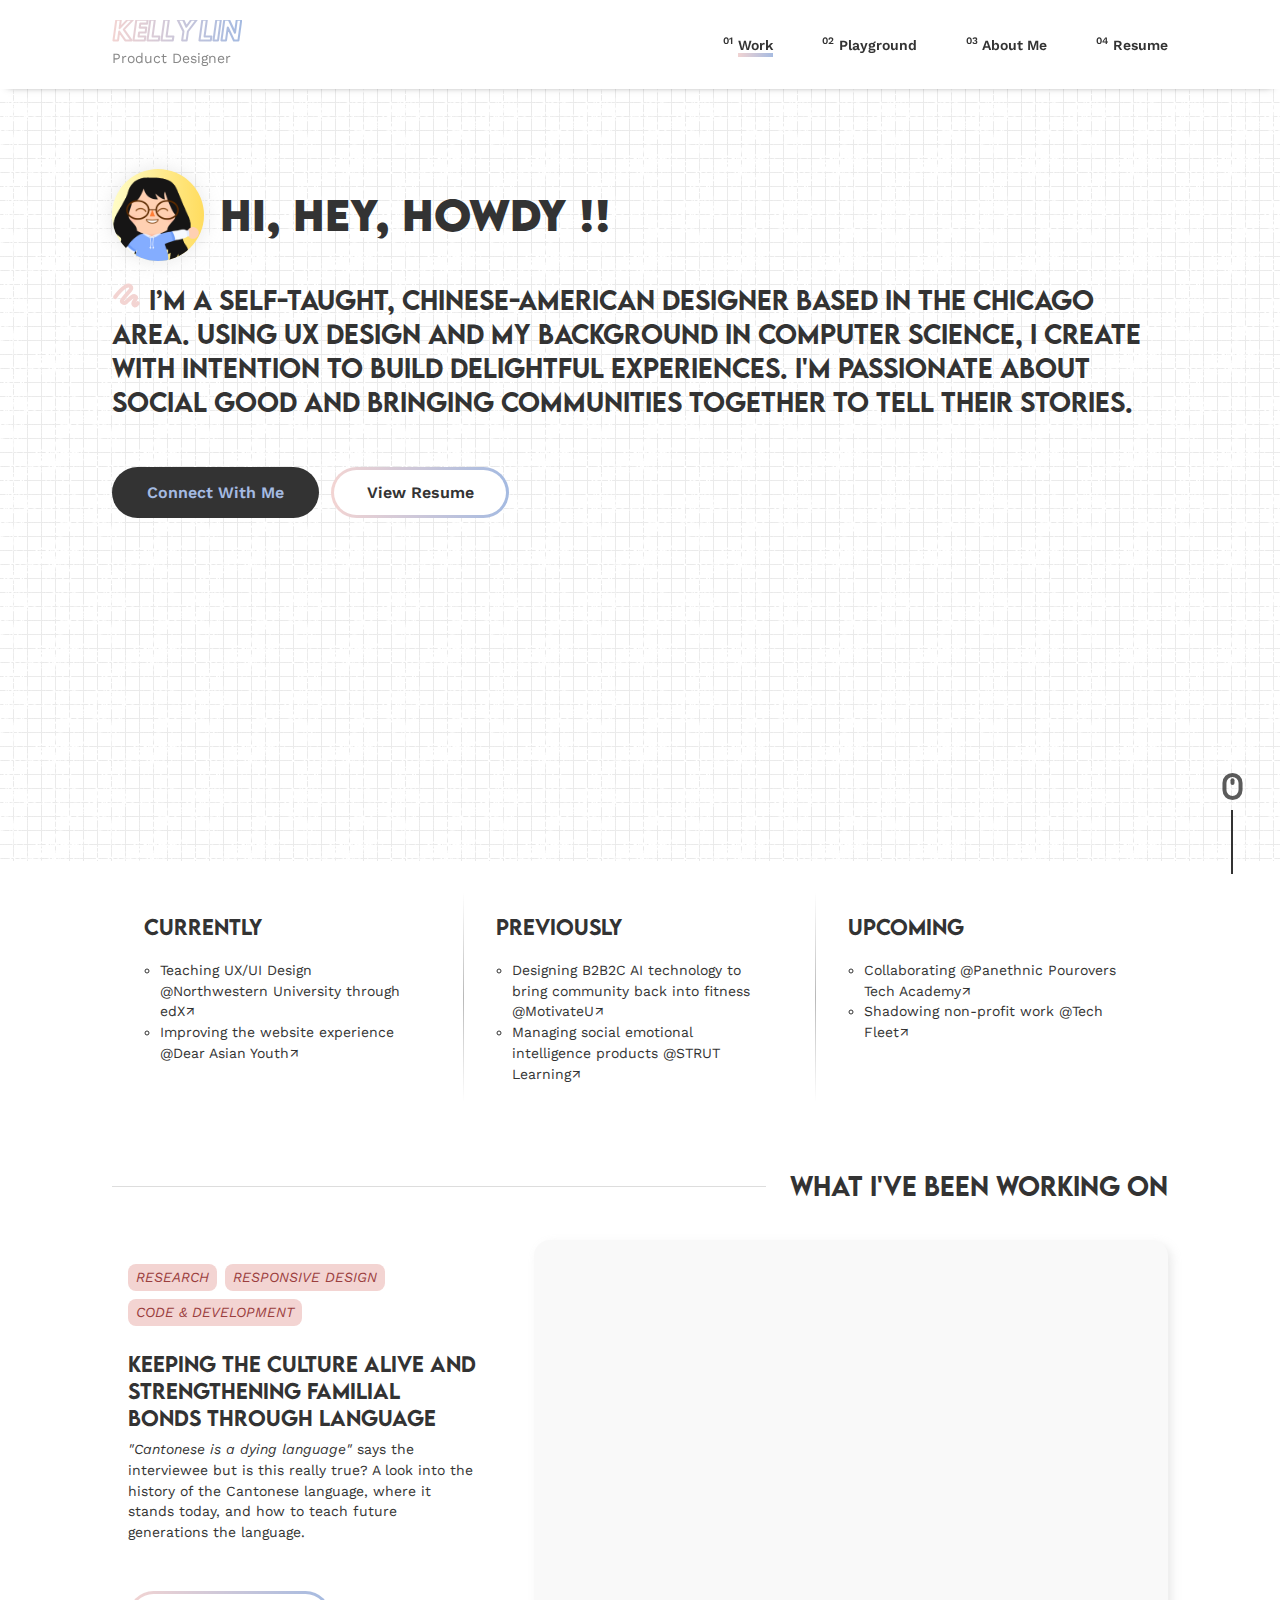
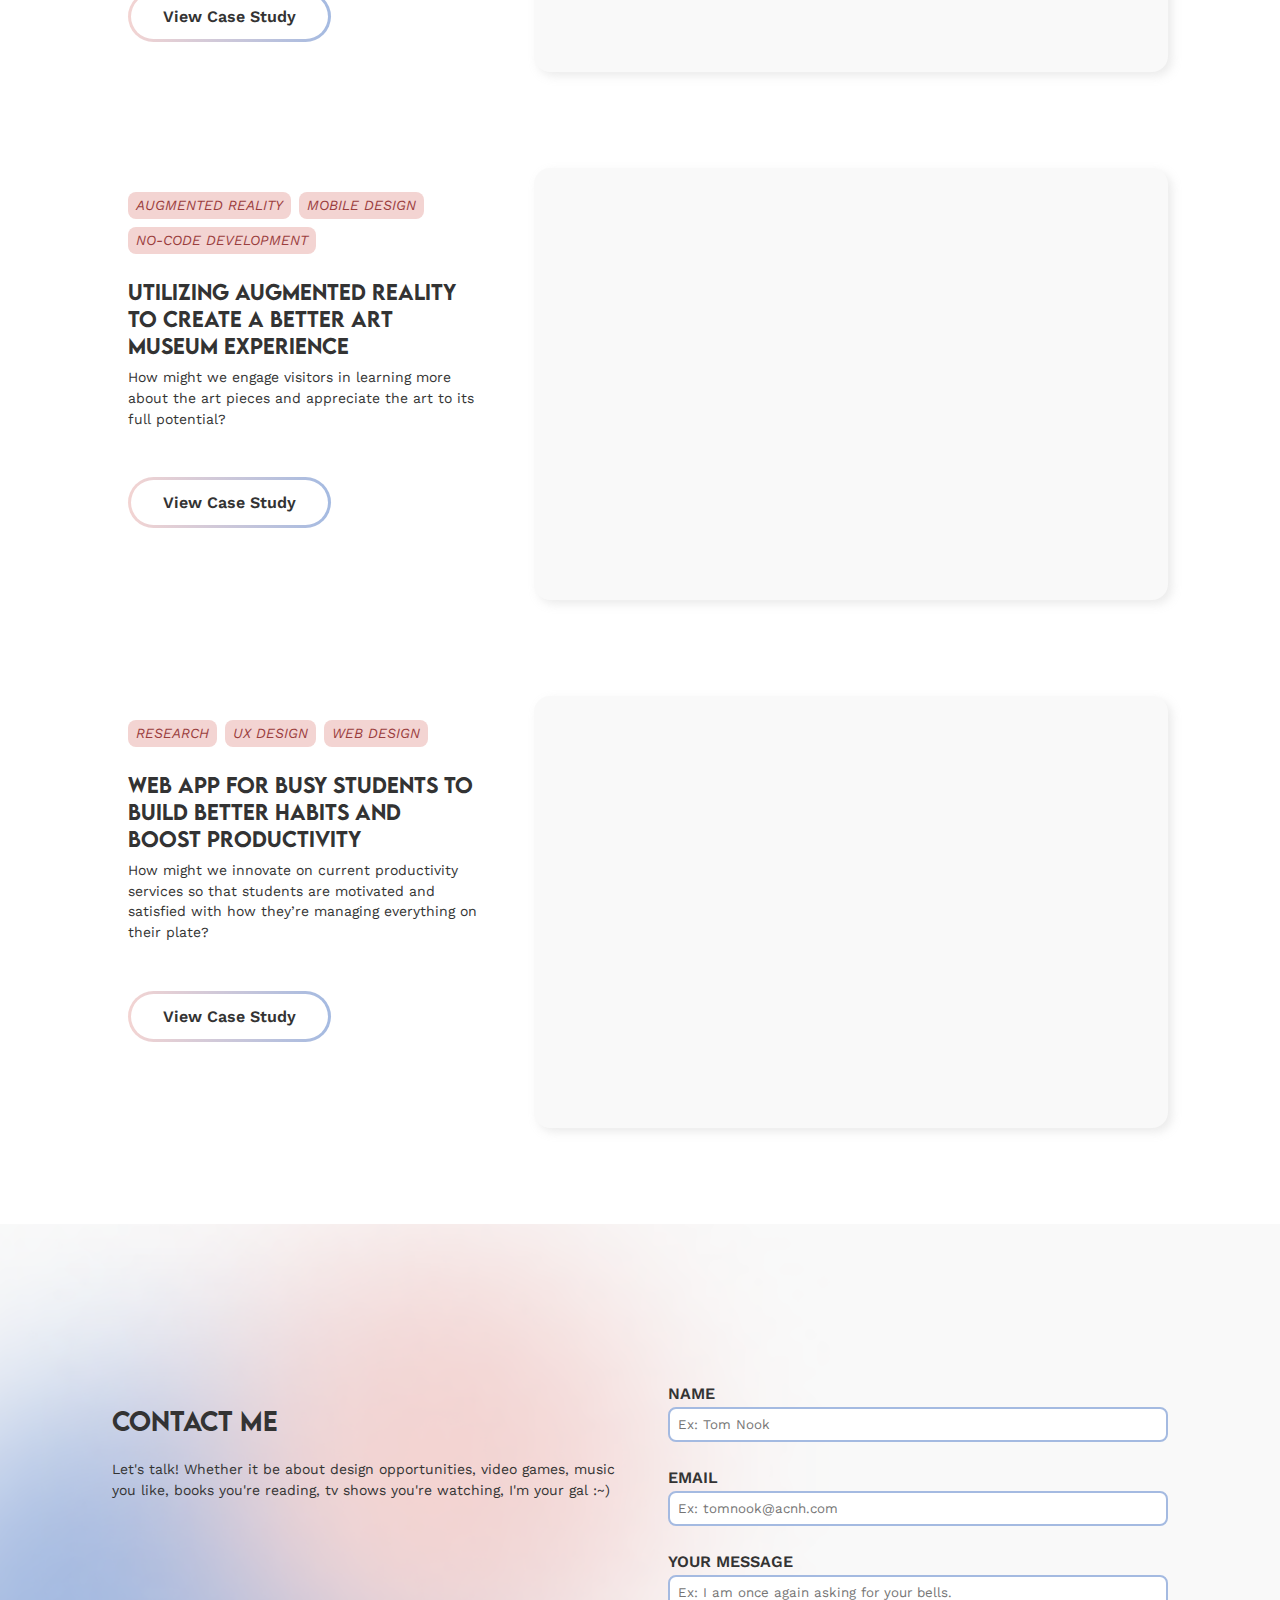
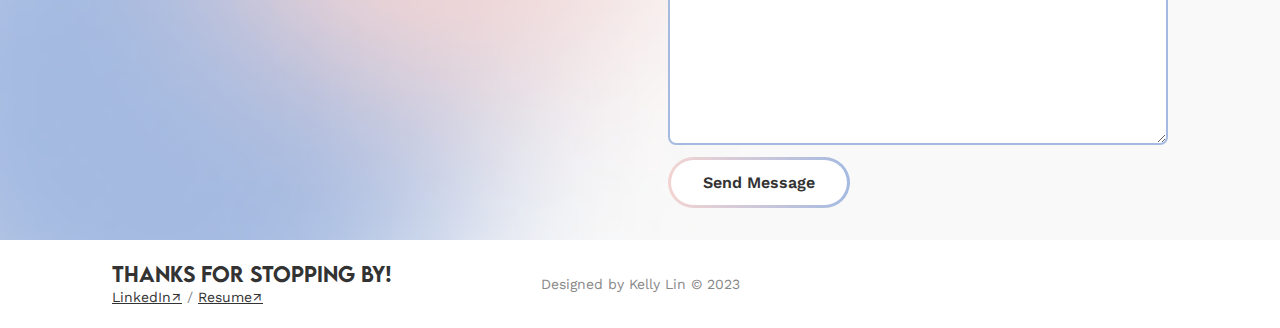
==== index.html @ 7070fc41 "added media query set up" ====
<!DOCTYPE html>
<html>

<head>
    <!-- jQuery -->
    <script src="https://code.jquery.com/jquery-3.6.3.js"
        integrity="sha256-nQLuAZGRRcILA+6dMBOvcRh5Pe310sBpanc6+QBmyVM=" crossorigin="anonymous"></script>

    <!-- Google Fonts - Work Sans -->
    <link rel="preconnect" href="https://fonts.googleapis.com">
    <link rel="preconnect" href="https://fonts.gstatic.com" crossorigin>
    <link href="https://fonts.googleapis.com/css2?family=Work+Sans:ital,wght@0,400;0,600;1,400;1,600&display=swap"
        rel="stylesheet">

    <!-- My CSS -->
    <link rel="stylesheet" href="css/style.css">
    <title>Work | Kelly Lin Design Portfolio</title>
    <meta name="viewport" content="width=device-width, initial-scale=1.0">
</head>

<body>
    <!-- back to top button -->
    <button onclick="backToTop()" id="backToTop"><img src="images/Subtract.png"></button>

    <!-- header navigation -->
    <header class="flexNav">
        <div class="logohead">
            <a href="index.html">
                <p id="logo">KELLY LIN</p>
            </a>
            <p class="gray">Product Designer</p>
        </div>
        <nav>
            <div>
                <a href="index.html" class="navlink"><sup class="navlinkvalue">01</sup><span
                        class="underline active">Work</span></a>
                <a href="playground.html" class="navlink"><sup class="navlinkvalue">02</sup><span
                        class="underline">Playground</span></a>
                <a href="aboutme.html" class="navlink"><sup class="navlinkvalue">03</sup><span class="underline">About
                        Me</span></a>
                <a href="resume.html" class="navlink"><sup class="navlinkvalue">04</sup><span
                        class="underline">Resume</span></a>
            </div>
        </nav>
        <!-- MOBILE NAVIGATION -->
        <img class="menuIcon" src="images/add-1.svg">
        <div class="hamburgerMenu">
            <div class="mobileFlex">
                <a href="index.html" class="navlink"><sup class="navlinkvalue">01</sup><span class="active">Work</span></a>
                <a href="playground.html" class="navlink"><sup class="navlinkvalue">02</sup><span>Playground</span></a>
                <a href="aboutme.html" class="navlink"><sup class="navlinkvalue">03</sup><span>About
                        Me</span></a>
                <a href="resume.html" class="navlink"><sup class="navlinkvalue">04</sup><span>Resume</span></a>
            </div>
        </div>

    </header>

    <!-- hero section -->
    <section class="hero">
        <div class="herocontent">
            <div class="intro">
                <div class="introGif">
                    <img src="images/introGif.gif">
                </div>
                <h1>Hi, Hey, Howdy !!</h1>
                <!-- <span><img src="images/arrow-cursor-2.svg" alt="arrow pointing northeast" class="introArrow"></span> -->
            </div>
            <h2><span><img class="squiggle" src="images/pen-draw.svg"></span>I’m
                a self-taught, Chinese-American designer based in the Chicago area. Using UX design and my background in
                computer science, I create
                with intention to build delightful experiences. I'm passionate about social good and bringing
                communities together to tell their stories.</h2>
            <!-- <a class="primary lg" href="https://www.linkedin.com/in/klin18/" target="_blank">Connect With Me</a> -->
            <button class="primary">
                <a class="lg" href="https://www.linkedin.com/in/klin18/" target="_blank">Connect With Me</a>
            </button>
            <!-- <a class="secondary lg" href="#" target="_blank">View Resume</a> -->
            <button class="secondary">
                <a href="#" class="lg">View Resume</a>
            </button>
        </div>

        <div id="explore">
            <img src="images/mouse-wireless.svg">
            <span class="hscroll-line"></span>
        </div>
    </section>

    <section class="miniWork">
        <div class="info rightBorder">
            <h3>Currently</h3>
            <ul>
                <li>Teaching UX/UI Design <a
                        href="https://www.edx.org/boot-camps/ux-ui-user-experience/northwestern-university-school-of-professional-studies-ux-ui-boot-camp?webview=false&campaign=UX%2FUI+Boot+Camp&source=edx&product_category=course&placement_url=https%3A%2F%2Fwww.edx.org%2Fschool%2Fnorthwestern"
                        target="_blank">@Northwestern University through edX↗</a></li>
                <li>Improving the website experience <a href="https://dearasianyouth.org/" target="_blank">@Dear Asian
                        Youth↗</a></li>
            </ul>
        </div>
        <div class="info rightBorder">
            <h3>Previously</h3>
            <ul>
                <li>Designing B2B2C AI technology to bring community back into fitness <a
                        href="https://www.motivateu.net/individuals.html" target="_blank">@MotivateU↗</a></li>
                <li>Managing social emotional intelligence products <a href="https://learn2strut.com/eq360/"
                        target="_blank">@STRUT Learning↗</a></li>
            </ul>
        </div>
        <div class="info">
            <h3>Upcoming</h3>
            <ul>
                <li>Collaborating <a href="https://panethnicpourovers.org/tech-academy-program/"
                        target="_blank">@Panethnic Pourovers Tech Academy↗</a></li>
                <li>Shadowing non-profit work <a href="https://techfleet.org/" target="_blank">@Tech Fleet↗</a></li>
            </ul>
        </div>
    </section>

    <!-- projects -->
    <main>
        <div class="flexHead">
            <div class="line"></div>
            <h2>What I've been working on</h2>
        </div>
        <section class="flexWork">
            <article class="workGrid">
                <div class="workContent">
                    <div class="tags">
                        <p class="pill">Research</p>
                        <p class="pill">Responsive Design</p>
                        <p class="pill">Code & Development</p>
                    </div>
                    <h3 class="pHead">Keeping the culture alive and strengthening familial bonds through language
                    </h3>
                    <p class="desc"><em>"Cantonese is a dying language"</em> says the interviewee but is this really
                        true? A look into the history of the Cantonese language, where it stands today, and how to teach
                        future generations the language.</p>
                    <button class="secondary">
                        <a href="#" class="lg">View Case Study</a>
                    </button>
                </div>
                <div class="workImage">
                </div>
            </article>
            <article class="workGrid">
                <div class="workContent">
                    <div class="tags">
                        <p class="pill">Augmented Reality</p>
                        <p class="pill">Mobile Design</p>
                        <p class="pill">No-code Development</p>
                    </div>
                    <h3 class="pHead">Utilizing Augmented reality to create a better art museum experience</h3>
                    <p class="desc">How might we engage visitors in learning more about the art pieces and appreciate
                        the art to its full potential?</p>
                    <button class="secondary">
                        <a href="#" class="lg">View Case Study</a>
                    </button>
                </div>
                <div class="workImage">
                </div>
            </article>
            <article class="workGrid">
                <div class="workContent">
                    <div class="tags">
                        <p class="pill">Research</p>
                        <p class="pill">UX Design
                        <p class="pill">Web Design</p>
                    </div>
                    <h3 class="pHead">Web app for busy students to BuilD Better Habits and Boost Productivity</h3>
                    <p class="desc">How might we innovate on current productivity services so that students are
                        motivated and satisfied with how they’re managing everything on their plate?

                    </p>
                    <button class="secondary">
                        <a href="#" class="lg">View Case Study</a>
                    </button>
                </div>
                <div class="workImage">
                </div>
            </article>
        </section>
    </main>

    <!-- contact -->
    <section class="contact">
        <div class="contactText">
            <div>
                <h2>Contact Me</h2>
                <p>Let's talk! Whether it be about design opportunities, video games, music you like, books you're
                    reading,
                    tv shows you're watching, I'm your gal :~)</p>
            </div>
        </div>
        <form class="contactForm" id="messageForm">
            <label class="lg" for="name">NAME</label><br>
            <input type="text" id="name" name="name" placeholder="Ex: Tom Nook"><br><br>
            <label class="lg" for="email">EMAIL</label><br>
            <input type="email" id="email" name="email" placeholder="Ex: tomnook@acnh.com" required><br><br>
            <label class="lg" for="message">YOUR MESSAGE</label><br>
            <textarea name="message" id="message" cols="60" rows="10"
                placeholder="Ex: I am once again asking for your bells."></textarea>
            <button type="submit" form="messageForm" value="Submit" class="secondary lg">Send Message</button>
        </form>
    </section>

    <!-- footer section -->
    <footer class="flexFooter">
        <div class="flexFootItem">
            <h3>Thanks for stopping by!</h3>
            <p><a href="https://www.linkedin.com/in/klin18/" target="_blank">LinkedIn↗</a><span class="gray"> /
                </span><a href="resume.html">Resume↗</a></p>
        </div>
        <p id="centerFooter" class="gray">Designed by Kelly Lin © 2023</p>
    </footer>
    <script src="js/index.js"></script>
</body>

</html>
---- css/style.css ----
/* --- DEFAULTS & MULTI-PAGE COMPONENTS --- */
html {
    scroll-behavior: smooth;
}

body {
    margin: 0 auto;
}

main {
    margin: 0 7rem;
}

/* BUTTONS & LINKS */
a {
    text-decoration: none;
    color: #333;
}

.primary {
    background-color: #333;
    border: none;
    padding: 1rem 2.2rem;
    border-radius: 2rem;
    cursor: pointer;
    transition: background-color 200ms linear;
    margin-right: 0.5rem;
}

.primary a {
    color: #A4BAE1;
}

.primary:hover {
    background-color: white;
    border: #F3D4D2 solid 0.22rem;
    padding: 0.78rem 1.98rem;
}

.primary:hover a {
    color: #333;
}

/* https://medium.com/@christianjbolus/how-to-make-a-button-with-a-gradient-border-and-gradient-text-in-html-css-7d495656169 */
.secondary {
    /* border-radius: 2rem;
    background-color: white;
    border: 0.2rem solid #A4BAE1;
    padding: 0.8rem 2.2rem;
    cursor: pointer;
    margin: 0.25rem;
    transition: all 200ms; */

    padding: 1rem 2.2rem;
    border: none;
    outline: none;
    position: relative;
    border-radius: 2rem;
    background: linear-gradient(to right, #F3D4D2, #A4BAE1);
    cursor: pointer;
    z-index: 1;
}

.secondary::before {
    content: "";
    position: absolute;
    left: 3px;
    right: 3px;
    top: 3px;
    bottom: 3px;
    background-color: white;
    border-radius: 29px;
    z-index: -1;
    transition: 0.4s;

}

.secondary:hover::before {
    opacity: 15%;
    top: 0px;
    right: 0px;
    bottom: 0px;
    left: 0px;
}

/* .secondary:hover {
    background-color: #A4BAE1;
} */

/* SUBPAGE HEADERS */
.line {
    height: 0.5px;
    flex-grow: 1;
    background-color: #DDDDDD;
}

.subPage {
    margin-top: 3.5rem;
}

.flexHead {
    display: flex;
    justify-content: space-around;
    align-items: center;
    margin-bottom: 1rem;
}

.flexHead h1,
.flexHead h2 {
    padding-left: 1.5rem;
}

/* ------------------------------ */
/* --- FONT & TEXT STYLES --- */
@font-face {
    font-family: "LEMON MILK";
    src: url('../lemon_milk/LEMONMILK-Medium.otf');
    font-weight: 500;
    font-style: normal;
}

@font-face {
    font-family: "LEMON MILK";
    src: url('../lemon_milk/LEMONMILK-MediumItalic.otf');
    font-weight: 500;
    font-style: italic;
}

@font-face {
    font-family: "LEMON MILK";
    src: url('../lemon_milk/LEMONMILK-Bold.otf');
    font-weight: 700;
    font-style: normal;
}

@font-face {
    font-family: "LEMON MILK";
    src: url('../lemon_milk/LEMONMILK-BoldItalic.otf');
    font-weight: 700;
    font-style: italic;
}

@font-face {
    font-family: "Hussar Ekologiczny Outline";
    src: url('../hussar-ekologiczny-font/HussarEkologiczne1Oblique-0B7o.otf');
    font-weight: 400;
    font-style: oblique;
}

@font-face {
    font-family: "Hussar Ekologiczny Filled";
    src: url('../hussar-ekologiczny-font/HussarEkologiczne2Oblique-WeL4.otf');
    font-weight: 400;
    font-style: oblique;
}

h1 {
    font-size: 2.5rem !important;
    font-family: 'LEMON MILK', 'Verdana', sans-serif;
    font-weight: 700 !important;
    color: #333;
}

h2 {
    font-size: 1.55rem !important;
    font-family: 'LEMON MILK', 'Verdana', sans-serif;
    font-weight: 500 !important;
    color: #333;
}

h3 {
    font-size: 1.25rem !important;
    font-family: 'LEMON MILK', 'Verdana', sans-serif;
    font-weight: 500 !important;
    color: #333;
}

/* h4 {
    font-size: 1rem !important;
    font-family: 'LEMON MILK', 'Verdana', sans-serif;
    font-weight: 700 !important;
    color: #333;
} */

p,
li {
    font-size: 0.875rem !important;
    font-family: 'Work Sans', 'Calibri', sans-serif;
    line-height: 1.3rem !important;
    color: #333;
    margin: 0;
}

.lg {
    font-size: 1rem !important;
    font-family: 'Work Sans', 'Calibri', sans-serif;
    font-weight: 600 !important;
}

.gray {
    color: #888888;
}

/* ------------------------------ */
/* BACK TO TOP BUTTON */
#backToTop {
    display: none;
    position: fixed;
    bottom: 3rem;
    right: 5rem;
    z-index: 99;
    border: none;
    outline: none;
    background-color: #A4BAE1;
    color: white;
    cursor: pointer;
    border-radius: 50%;
    width: 3rem;
    height: 3rem;
    padding-bottom: 5px;
    transition: background-color 0.2s;
    box-shadow: 0 4px 20px -10px #888888;
}

#backToTop:hover {
    background-color: #F3D4D2;
}

#backToTop img {
    vertical-align: middle;
}

/* ------------------------------ */
/* HEADER NAVIGATION */
.flexNav {
    display: flex;
    justify-content: space-between;
    align-items: center;
    padding: 1rem 7rem;
    box-shadow: 0 0.25rem 0.5rem -0.5rem #333333;
    z-index: 100;
    position: sticky;
    top: 0;
    background-color: white;
}

.logohead p {
    margin: 0.25rem 0px !important;
}

#logo {
    font-size: 1.5rem !important;
    font-family: 'Hussar Ekologiczny Outline', sans-serif;
    font-weight: bold;
    background: -webkit-linear-gradient(left, #F3D4D2, #A4BAE1);
    background-clip: text;
    -webkit-background-clip: text;
    -webkit-text-fill-color: transparent;
    /* offsets */
    padding-top: 0.2rem;
    margin-top: -0.2rem;
    padding-right: 0.1rem;
    margin-right: -0.1rem;
}

.navlink {
    padding: 1.5rem 0;
    margin: 0 0 0 2.5rem;
    font-family: 'Work Sans', sans-serif;
    font-weight: 600;
    font-size: 0.875rem;
}

.navlink:hover .underline {
    font-style: italic;
    border-bottom: 0.3rem solid;
    border-image: linear-gradient(to right, #F3D4D2, #A4BAE1) 1;
}

.active {
    border-bottom: 0.3rem solid;
    border-image: linear-gradient(to right, #F3D4D2, #A4BAE1) 1;
}

.navlinkvalue {
    font-size: 0.625rem;
    padding: 0.3rem;
}

.menuIcon {
    display: none;
    position: relative;
    z-index: 10000;
}

.hamburgerMenu {
    display: none;
    position: absolute;
    background-color: #ffffff;
    height: 100vh;
    top: 0;
    right: 0;
    left: 0;
    bottom: 0;
}

.mobileFlex {
    display: flex;
    flex-direction: column;
    justify-content: center;
    align-items: start;
}

/* ------------------------------ */
/* HERO SECTION */
.hero h1 {
    margin: 0;
}

.hero h2 {
    margin-bottom: 3rem;
}

.intro {
    display: flex;
    align-items: center;
    flex-wrap: wrap;
}

.introGif {
    border-radius: 50%;
    background-image: linear-gradient(to right, #FFFDC8, #FFDC5E);
    margin-right: 1rem;
    width: 5.75rem;
    height: 5.75rem;
    overflow: hidden;
    filter: drop-shadow(0px 0px 10px rgba(177, 177, 177, 0.3));
}

.squiggle {
    padding-right: 0.5rem;
}

.introGif img {
    width: 7rem;
    height: 7rem;
    margin-left: -1rem;
}

.introArrow {
    padding: 0 0.5rem;
}

.introArrow:hover {
    animation: wiggle 600ms ease-in-out infinite;
}


@keyframes wiggle {
    to {
        transform: rotate(0deg);
    }

    10% {
        transform: rotate(5deg);
    }

    30% {
        transform: rotate(3deg);
    }

    50% {
        transform: rotate(7deg);
    }

    70% {
        transform: rotate(4deg);
    }

    90% {
        transform: rotate(6deg);
    }

    100% {
        transform: rotate(3deg);
    }
}

.hero {
    display: flex;
    margin-bottom: 2rem;
    background-image: url("../images/the\ grid\ aesthetic.png");
    background-repeat: repeat;
    /* padding-bottom: 4rem; */
    height: calc(100vh - 8rem);
}

.herocontent {
    margin: 0 7rem;
    margin-top: 5rem;
}

#explore {
    position: absolute;
    top: calc(100vh - 8rem);
    right: 1rem;
    padding: 0;
    margin: 0;
    display: flex;
    flex-direction: column;
    justify-content: center;
    align-items: center;
}

#explore img {
    opacity: 0.8;
}

/* https://codepen.io/fluidbrush/pen/gyqBjX?editors=1100 */
.hscroll-line {
    height: 0.125rem;
    position: relative;
    top: 2.5rem;
    overflow: hidden;
    width: 4rem;
    transform: rotate(90deg);
    transform-origin: 50% 50%;
}


.hscroll-line::before,
.hscroll-line::after {
    position: absolute;
    top: 0;
    left: 0;
    right: 0;
    bottom: 0;
    content: ""
}

.hscroll-line:before {
    background: #b8b8b8;
}

.hscroll-line::after {
    background: #333;
    animation: move 3s infinite
}

@keyframes move {
    0% {
        transform: translate3d(-200%, 0, 0)
    }

    60% {
        transform: translate3d(100%, 0, 0)
    }

    100% {
        transform: translate3d(100%, 0, 0)
    }
}

/* ------------------------------ */
/* MINIWORK SECTION */
.miniWork {
    margin: 0 7rem;
    margin-bottom: 3rem;
    display: grid;
    grid-template-columns: 1fr 1fr 1fr;
    /* grid-template-rows: 1fr;
    grid-template-areas:
        "infoBlock infoBlock infoBlock" */
    ;
}

.info {
    display: inline-block;
    padding: 0 2rem;
    /* grid-area: infoBlock; */
}

/* https://codepen.io/chriscoyier/pen/XodmyY?editors=1100 */
.rightBorder {
    border-right: 1px solid #dddddd;
    border-image: linear-gradient(to bottom, rgba(184, 184, 184, 0), rgb(184, 184, 184), rgba(184, 184, 184, 0)) 1 10%;
}

.info ul {
    padding: 0 1rem;
    list-style-type: circle;
}

/* https://css-tricks.com/cool-hover-effects-using-background-properties/ */
.info a {
    /* text-decoration: underline;
    background-image: linear-gradient(#F3D4D2,#F3D4D2);
    background-size: 0 100%;
    background-repeat: no-repeat;
    transition: .4s; */
    /* text-decoration: underline; */
    background:
        linear-gradient(#F3D4D2 0 0) no-repeat calc(200% - var(--i, 0) * 100%) 100% / 200% calc(100% * var(--i, 0) + 0.2rem);
    transition: 0.3s calc(var(--i, 0) * 0.3s), background-position 0.3s calc(0.3s - calc(var(--i, 0) * 0.3s));
}

.info a:hover {
    /* background-size: 100% 100%; */
    --i: 1;
}

/* ------------------------------ */
/* WORK SECTION */
.flexWork {
    display: flex;
    flex-direction: column;
}

.workGrid {
    display: grid;
    grid-template-columns: 4fr 6fr;
    grid-template-rows: 1fr;
    grid-template-areas:
        "wcontent image"
    ;
    margin-bottom: 6rem;
}

.workContent {
    grid-area: wcontent;
    padding: 1.5rem 3.5rem 1.5rem 1rem;
}

.pill {
    background-color: #F3D4D2;
    padding: 0.2rem 0.5rem;
    border-radius: 0.5rem;
    color: #9b3e3e;
    margin-top: 0;
    margin-bottom: 0.5rem;
    margin-right: 0.5rem;
    font-style: italic;
    text-transform: uppercase;
}

.tags {
    display: flex;
    flex-wrap: wrap;
    margin-bottom: 1rem;
}

.pHead {
    margin-bottom: 0.5rem;
    margin-top: 0;
    /* font-weight: 500 !important; */
}

.desc {
    margin-bottom: 3rem;
}

.workImage {
    grid-area: image;
    background-color: #F9F9F9;
    box-shadow: 4px 4px 10px 0px rgba(177, 177, 177, 0.25);
    width: 100%;
    height: 27rem;
    border-radius: 1rem;
}

/* ------------------------------ */
/* PLAYGROUND PAGE */
.playground {
    display: flex;
    flex-direction: row;
    flex-wrap: wrap;
    justify-content: center;
    align-items: stretch;
    overflow: hidden;
    margin-bottom: 6rem;
}


.playgroundContent {
    position: relative;
    overflow: hidden;
    border-radius: 2.5rem;
    background: #f4f4f4;
    width: 1.25rem;
    height: 23rem;
    margin: 0.5rem !important;
    padding: 1rem 2rem !important;
    flex-grow: 1;
    opacity: 0.8;
    cursor: pointer;
    transition: all 1s;
}

.playgroundContent:hover {
    flex-grow: 100;
    border-radius: 2rem;
    transition: all 1s;
    opacity: 1;
}

/* ------------------------------ */
/* ABOUT ME PAGE */
#aboutMain {
    margin-bottom: 6rem;
}

.about h2 {
    margin: 0;
}

.about p {
    margin: 0;
    margin-bottom: 4rem;
}

.aboutContent {
    display: grid;
    grid-template-columns: 1fr 1fr;
    grid-template-areas:
        "about gif"
    ;
    align-items: center;
    justify-content: center;
}

.about {
    grid-area: about;
}

.kellyGif {
    margin: 0 3rem 0 7rem;
    grid-area: gif;
    background-color: white;
    padding: 1.25rem 1.25rem 4rem 1.25rem;
    box-shadow: 0 0.25rem 0.5rem 0 rgba(136, 136, 136, 0.4);
    transform: rotate(8deg);
}

.kellyGif img {
    width: 100%;
}

.about p a {
    text-decoration: underline;
}

button .primary {
    color: #A4BAE1;
}

/* ------------------------------ */
/* RESUME PAGE */
#resumeMain {
    margin-bottom: 6rem;
}

#resumeHeader {
    display: flex;
    align-items: center;
    justify-content: space-between;
    margin-bottom: 1.5rem;
}

#nameTitle h2 {
    margin: 0;
}

#nameTitle h3,
.work ul,
.resumeInfo ul {
    margin-top: 0.5rem;
}

.resumeContent {
    display: grid;
    grid-template-columns: 1fr 2fr;
    grid-template-areas:
        "left right"
    ;
    margin-bottom: 3rem;
}

aside.resumeInfo {
    grid-area: left;
}

article.experience {
    grid-area: right;
    margin-left: 5rem;
}

.workInfo {
    display: flex;
    justify-content: space-between;
}

.resumeInfo h3,
.experience h3 {
    margin-bottom: 0.5rem;
}

#btmBtn {
    /* margin: 0 auto; */
    text-align: center;
}

/* ------------------------------ */
/* CONTACT */
.contact {
    background-image: url('../images/contact\ background.png');
    background-repeat: no-repeat;
    background-size: cover;
    padding-top: 10rem;
    padding-bottom: 2rem;
    display: grid;
    grid-template-columns: 3fr 2fr;
    grid-template-areas:
        "cText cForm"
    ;
}

.contactText {
    grid-area: cText;
    margin: 0 3rem 0 7rem;
}

.contactForm {
    grid-area: cForm;
    margin: 0 7rem 0 0;
}

input,
textarea {
    border: 2px solid #A4BAE1 !important;
    border-radius: 0.5rem;
    width: 30rem;
    padding: 0.5rem;
    font-family: 'Work Sans', sans-serif;
    margin-bottom: 0.5rem;
    margin-top: 0.25rem;
}

label {
    color: #333;
}

form button {
    color: #333;
}

/* ------------------------------ */
/* FOOTER */
.flexFooter {
    position: relative;
    display: flex;
    align-items: center;
}

.flexFooter a {
    text-decoration: underline;
}

#centerFooter {
    position: absolute;
    top: 50%;
    left: 50%;
    margin: 0;
    padding: 0;
    transform: translate(-50%, -50%);
}

.flexFootItem {
    margin: 0 0 0 7rem;
    padding: 1.25rem 0;
}

.flexFootItem h3 {
    margin: 0;
}

/* ------------------------------ */
/* MEDIA QUERIES */
@media only screen and (max-width: 1200px) {
    .navlink {
        margin-left: 1.5rem;
    }
}

@media only screen and (max-width: 1024px) {
    nav {
        display: none;
    }

    .menuIcon {
        display: block;
    }

    .miniWork {
        grid-template-columns: 1fr;
        grid-template-rows: 1fr 1fr 1fr;
        grid-template-areas:
            "infoBlock"
            "infoBlock"
            "infoBlock"
        ;
        margin: 0 2rem;
    }

    .rightBorder {
        border-bottom: 1px solid #dddddd;
        border-image: linear-gradient(to right, rgba(184, 184, 184, 0), rgb(184, 184, 184), rgba(184, 184, 184, 0)) 1 10%;
    }

    .workGrid {
        grid-template-columns: 1fr;
        grid-template-areas:
            "image"
            "wcontent"
        ;
        margin-bottom: 3rem;
    }

    .tags {
        margin: 0.5rem 0;
    }

    .desc {
        margin-bottom: 1.5rem;
    }

    .workImage {
        height: 20rem;
    }
}

@media only screen and (max-width: 768px) {
    h1 {
        font-size: 1.75rem !important;
    }

    h2 {
        font-size: 1.25rem !important;
    }

    h3 {
        font-size: 1rem !important;
    }

    .flexNav {
        padding: 1rem 2rem;
    }

    .herocontent {
        margin: 2rem;
    }

    #explore {
        display: none;
    }

    main {
        margin: 0 2rem;
    }
}

@media only screen and (max-width: 600px) {
    #logo {
        font-size: 1.25rem !important;
    }
}
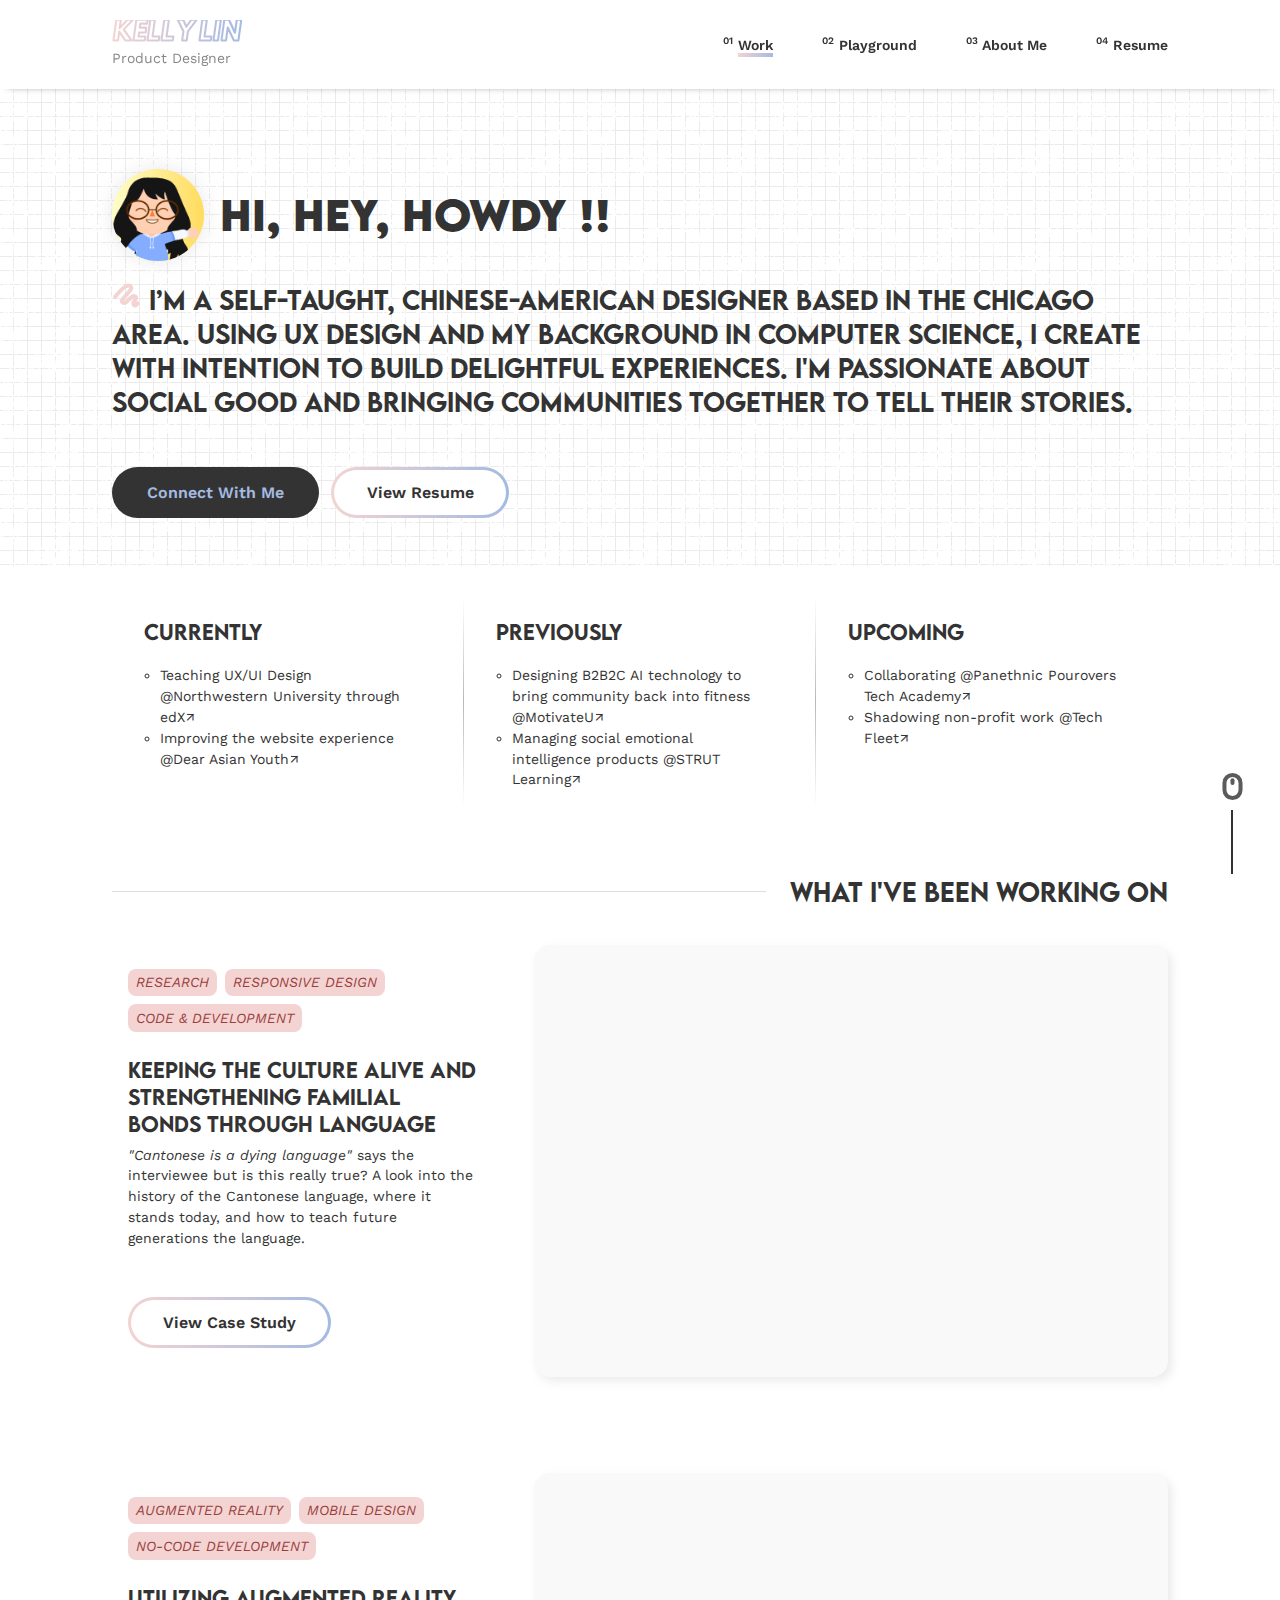
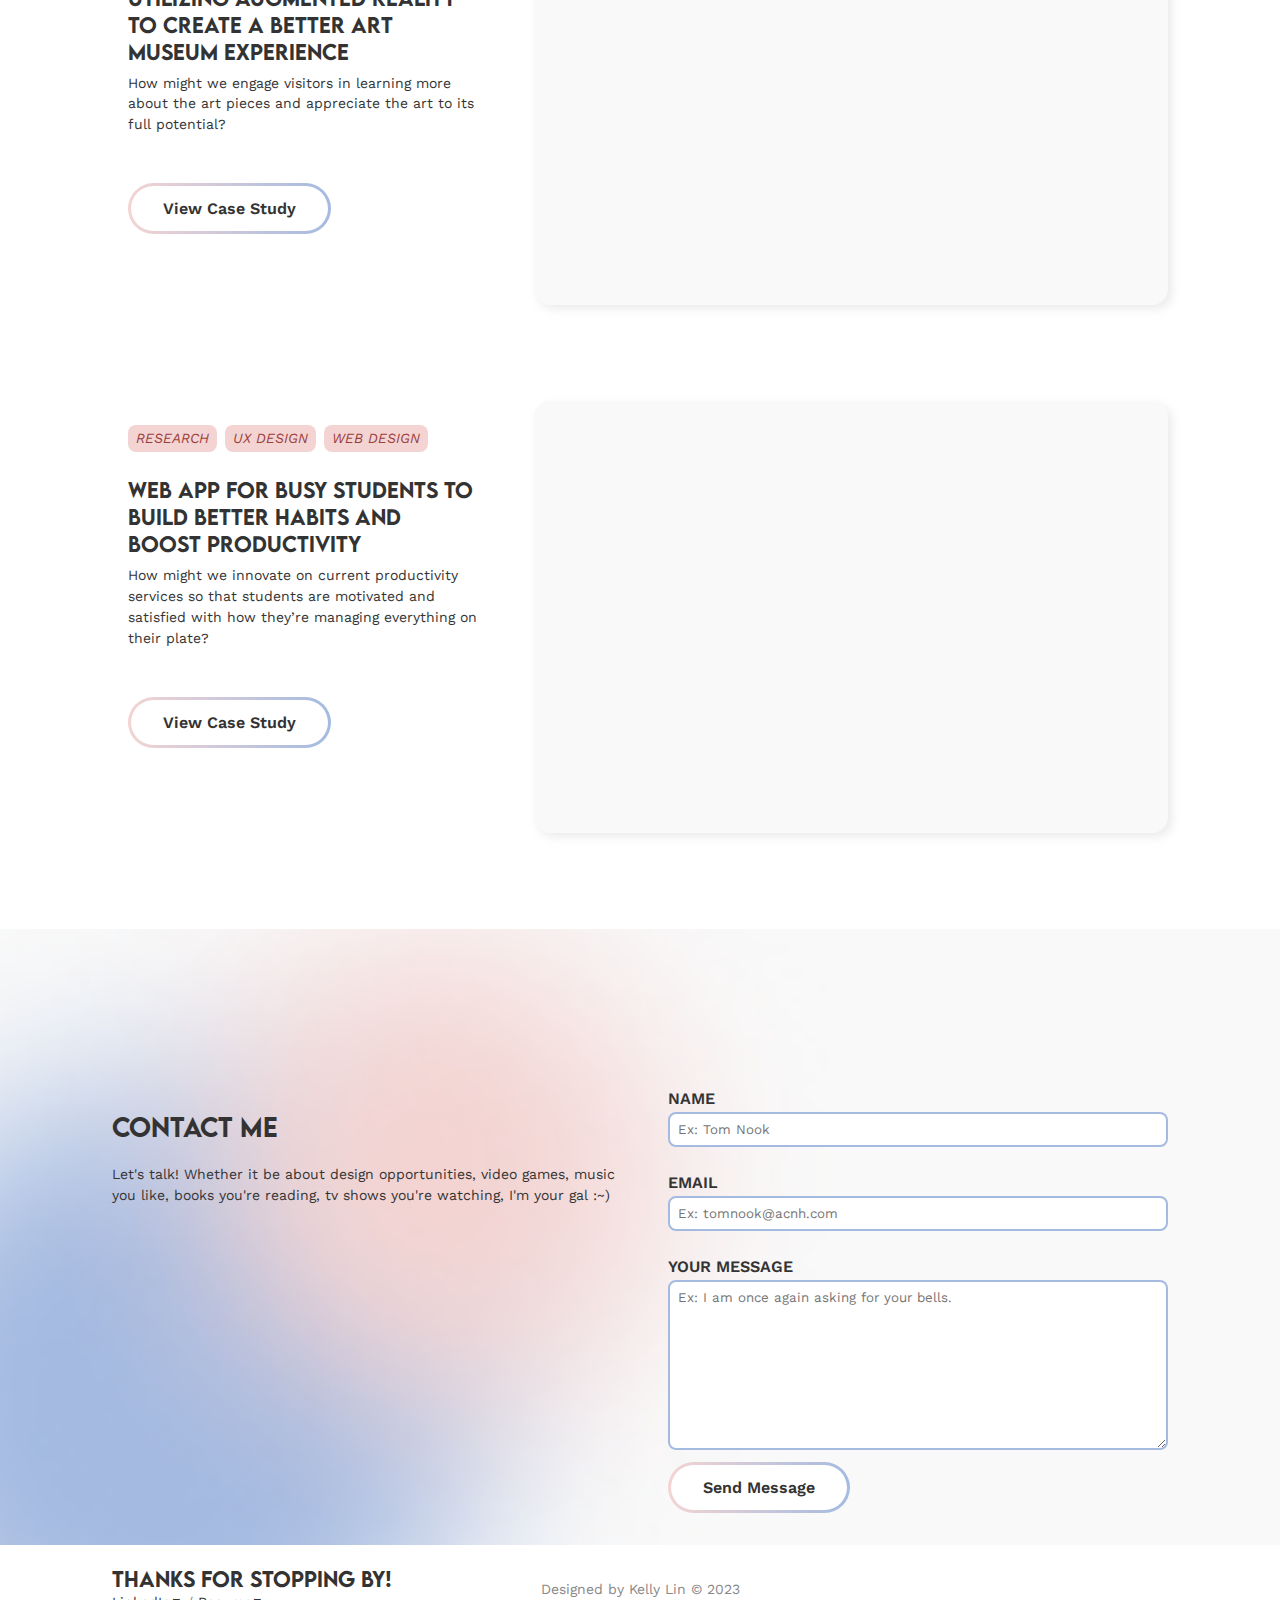
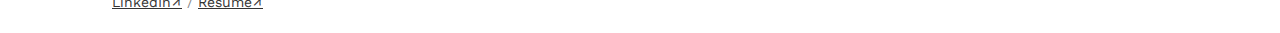
==== commit 1f82ef9e: "mobile menu changes" ====
--- a/index.html
+++ b/index.html
@@ -43,7 +43,7 @@
             </div>
         </nav>
         <!-- MOBILE NAVIGATION -->
-        <img class="menuIcon" src="images/add-1.svg">
+        <img class="menuIcon" src="images/pinwheel.svg">
         <div class="hamburgerMenu">
             <div class="mobileFlex">
                 <a href="index.html" class="navlink"><sup class="navlinkvalue">01</sup><span class="active">Work</span></a>
--- a/css/style.css
+++ b/css/style.css
@@ -290,6 +290,7 @@
 .menuIcon {
     display: none;
     position: relative;
+    opacity: 0.9;
     z-index: 10000;
 }
 
@@ -391,8 +392,8 @@
     margin-bottom: 2rem;
     background-image: url("../images/the\ grid\ aesthetic.png");
     background-repeat: repeat;
-    /* padding-bottom: 4rem; */
-    height: calc(100vh - 8rem);
+    padding-bottom: 3rem;
+    /* height: calc(100vh - 8rem); */
 }
 
 .herocontent {
@@ -792,12 +793,22 @@
 }
 
 @media only screen and (max-width: 1024px) {
+    #backToTop {
+        right: 2rem;
+        bottom: 2rem;
+    }
+    
     nav {
         display: none;
     }
 
     .menuIcon {
         display: block;
+    }
+
+    .rotate {
+        transform: rotate(360deg);
+        transition: all 1s ease-in-out;
     }
 
     .miniWork {
@@ -836,6 +847,41 @@
     .workImage {
         height: 20rem;
     }
+
+    .contact {
+        grid-template-columns: 1fr;
+        grid-template-areas:
+            "cText"
+            "cForm"
+        ;
+        padding-top: 4rem;
+    }
+
+    .contactText {
+        margin: 0 7rem;
+    }
+
+    .contactForm {
+        margin: 2rem 7rem;
+    }
+
+    input, textarea {
+        width: 100%;
+    }
+
+    /* .flexFooter {
+        justify-content: center;
+        align-items: center;
+        text-align: center;
+    } */
+
+    .flexFootItem {
+        margin-left: 2rem;
+    }
+
+    #centerFooter {
+        display: none;
+    }
 }
 
 @media only screen and (max-width: 768px) {
@@ -866,6 +912,18 @@
     main {
         margin: 0 2rem;
     }
+
+    .contactText {
+        margin: 2rem;
+    }
+
+    .contactForm {
+        margin: 1rem 2rem;
+    }
+
+    input, textarea {
+        width: 100%;
+    }
 }
 
 @media only screen and (max-width: 600px) {
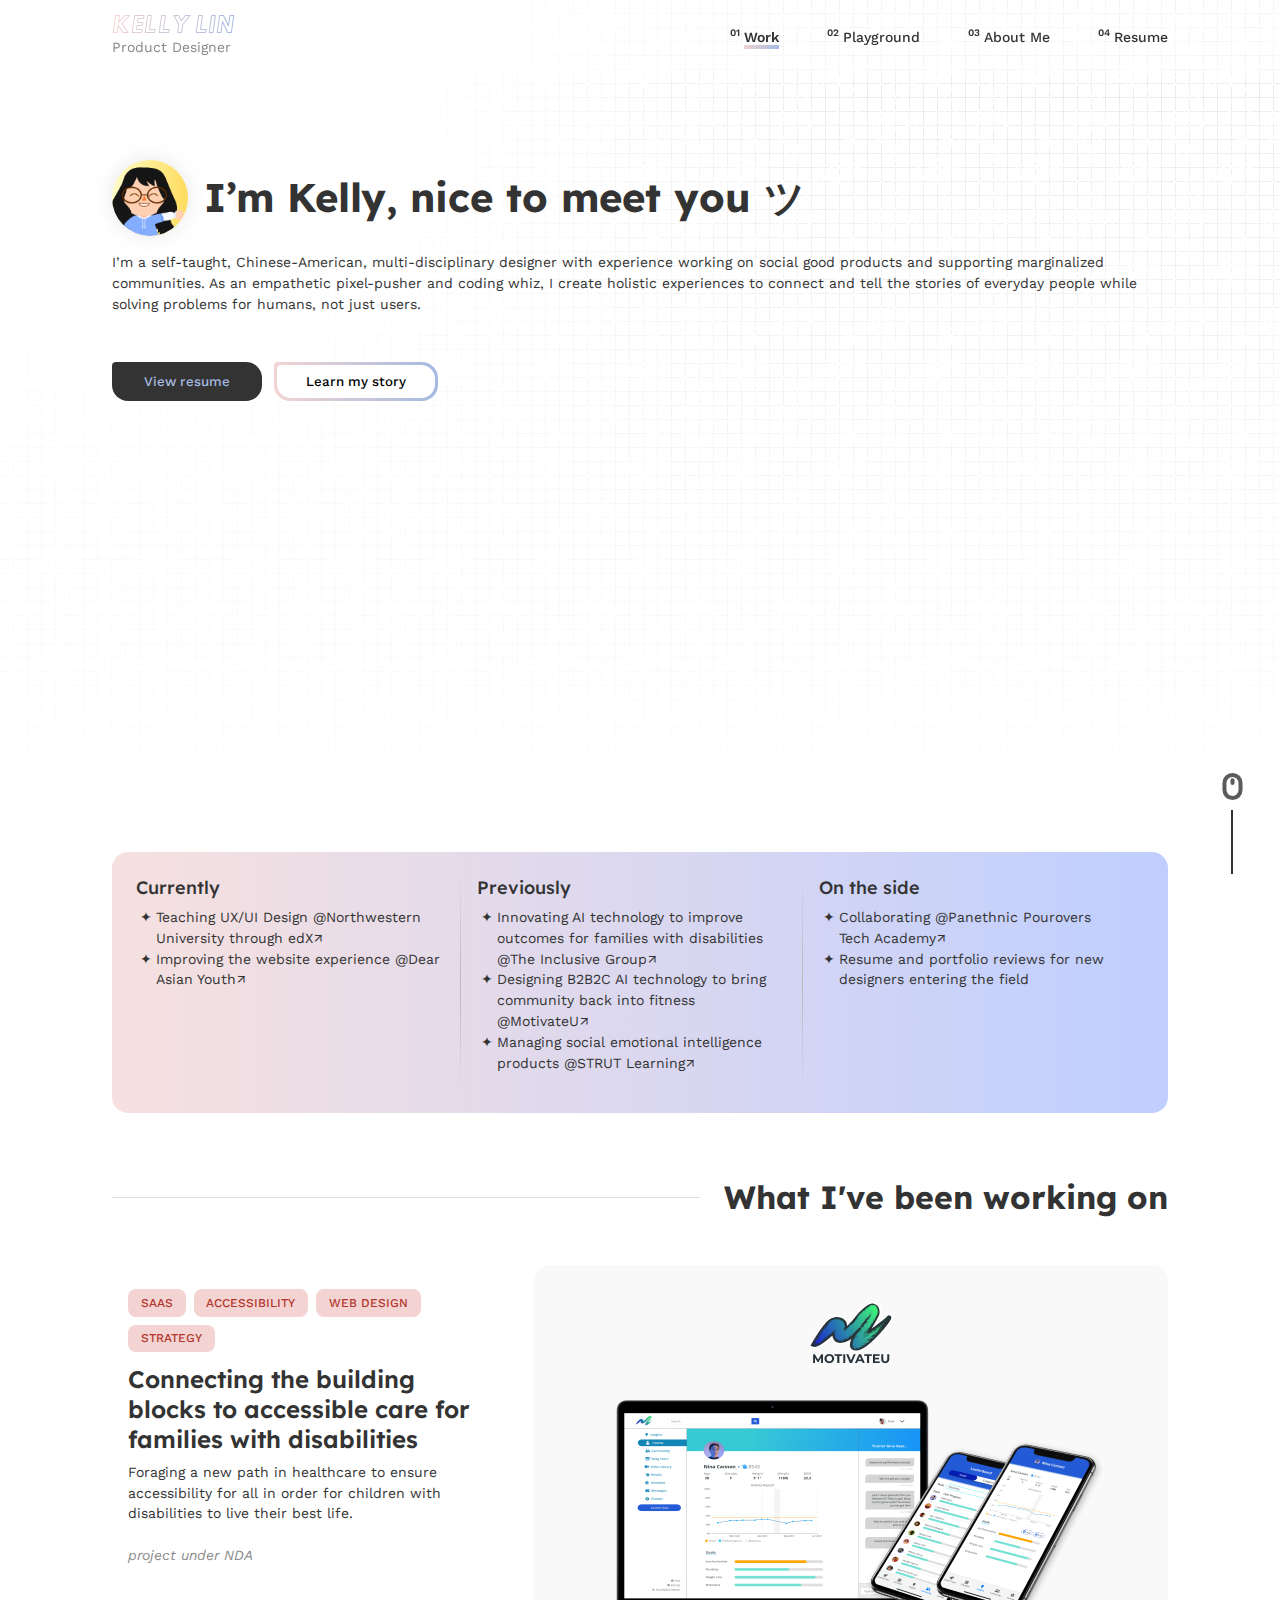
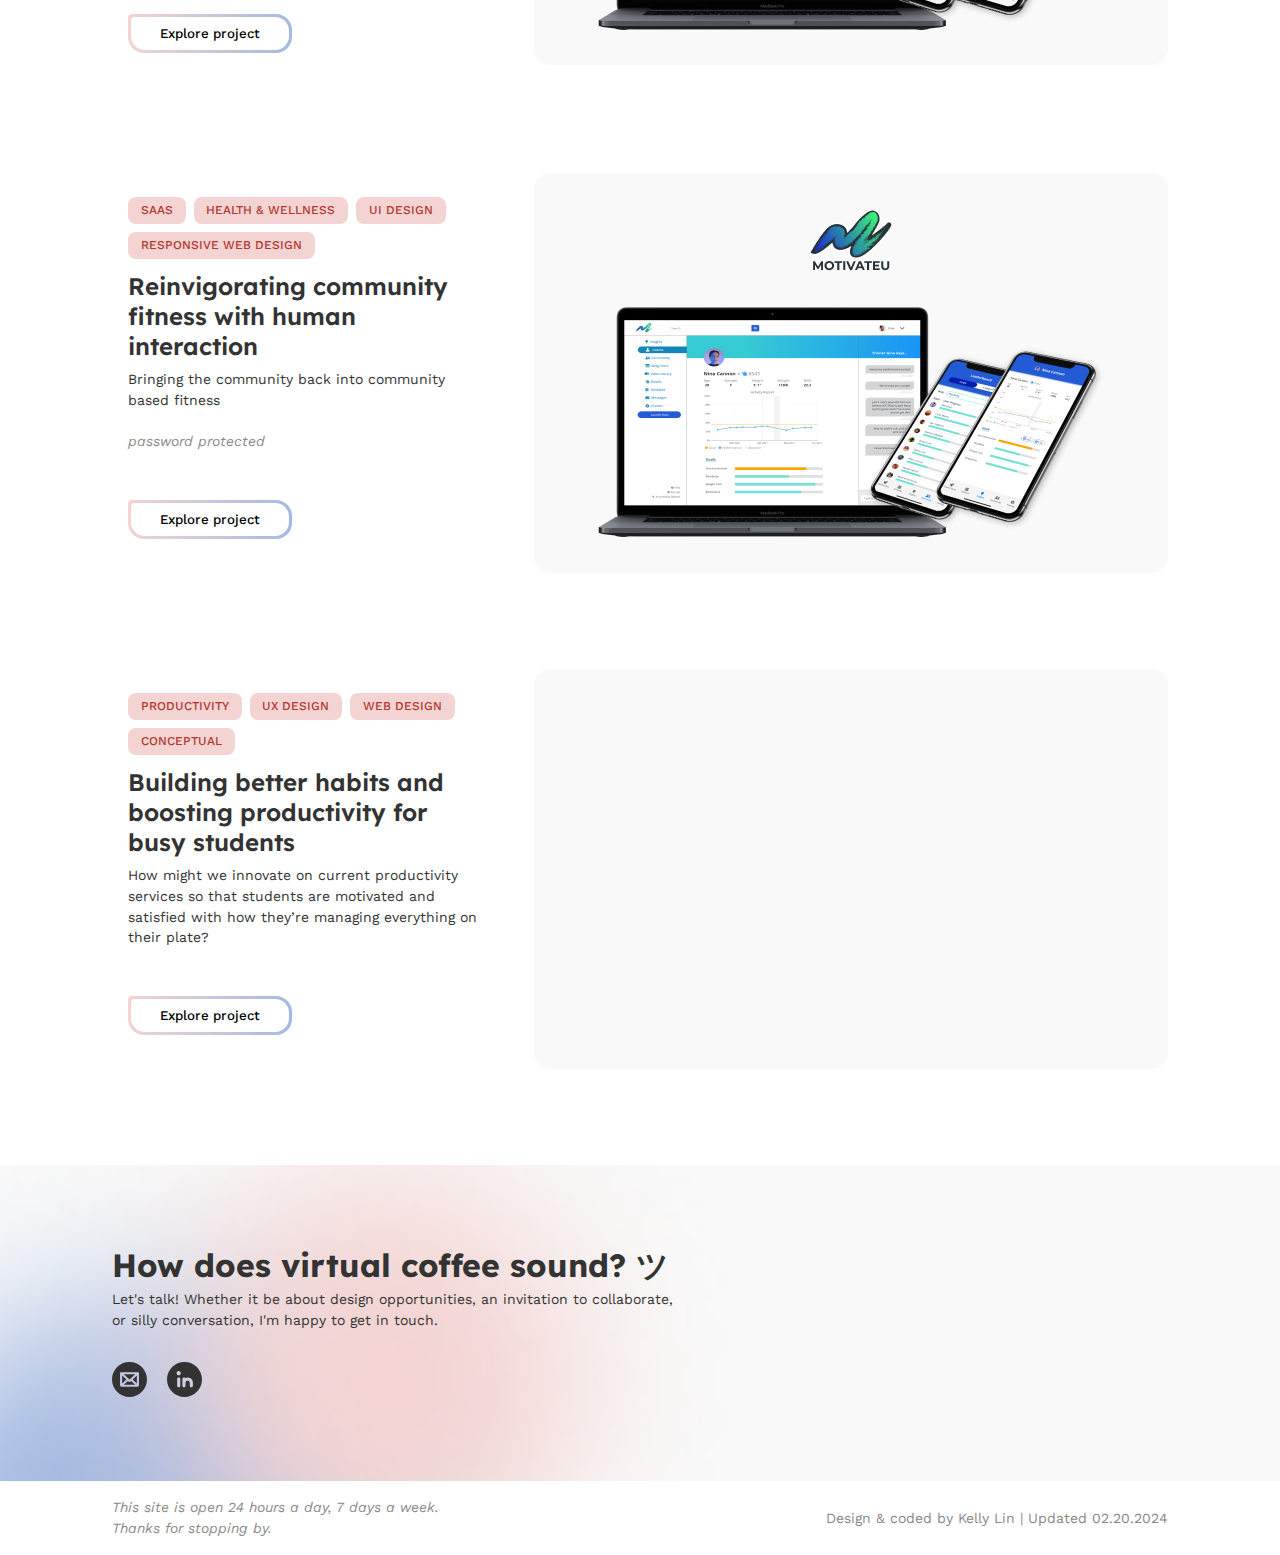
==== commit c4c9135c: "huge portfolio changes" ====
--- a/index.html
+++ b/index.html
@@ -9,13 +9,32 @@
     <!-- Google Fonts - Work Sans -->
     <link rel="preconnect" href="https://fonts.googleapis.com">
     <link rel="preconnect" href="https://fonts.gstatic.com" crossorigin>
-    <link href="https://fonts.googleapis.com/css2?family=Work+Sans:ital,wght@0,400;0,600;1,400;1,600&display=swap"
+    <link href="https://fonts.googleapis.com/css2?family=Work+Sans:ital,wght@0,100..900;1,100..900&display=swap"
         rel="stylesheet">
+    <!-- Google Fonts - Lexend -->
+    <link rel="preconnect" href="https://fonts.googleapis.com">
+    <link rel="preconnect" href="https://fonts.gstatic.com" crossorigin>
+    <link href="https://fonts.googleapis.com/css2?family=Lexend:wght@100..900&display=swap" rel="stylesheet">
 
     <!-- My CSS -->
     <link rel="stylesheet" href="css/style.css">
     <title>Work | Kelly Lin Design Portfolio</title>
     <meta name="viewport" content="width=device-width, initial-scale=1.0">
+    <!-- 
+    <link rel="stylesheet" href="//code.jquery.com/ui/1.13.2/themes/base/jquery-ui.css">
+    <link rel="stylesheet" href="/resources/demos/style.css">
+    <style>
+    .draggable { width: 90px; height: 90px; padding: 0.5em; float: left; margin: 0 10px 10px 0; margin-bottom:20px }
+    #containment-wrapper { width: 95%; height:300px; padding: 10px; }
+    h3 { clear: left; }
+    </style>
+    <script src="https://code.jquery.com/jquery-3.6.0.js"></script>
+    <script src="https://code.jquery.com/ui/1.13.2/jquery-ui.js"></script>
+    <script>
+    $( function() {
+      $( "#draggable3" ).draggable({ containment: "#containment-wrapper", scroll: false });
+    } );
+    </script> -->
 </head>
 
 <body>
@@ -43,10 +62,14 @@
             </div>
         </nav>
         <!-- MOBILE NAVIGATION -->
-        <img class="menuIcon" src="images/pinwheel.svg">
+        <div id="mobileMenu">
+            <img class="menuIcon" src="images/pinwheel.svg">
+            <p class="sm">Menu</p>
+        </div>
         <div class="hamburgerMenu">
             <div class="mobileFlex">
-                <a href="index.html" class="navlink"><sup class="navlinkvalue">01</sup><span class="active">Work</span></a>
+                <a href="index.html" class="navlink"><sup class="navlinkvalue">01</sup><span
+                        class="active">Work</span></a>
                 <a href="playground.html" class="navlink"><sup class="navlinkvalue">02</sup><span>Playground</span></a>
                 <a href="aboutme.html" class="navlink"><sup class="navlinkvalue">03</sup><span>About
                         Me</span></a>
@@ -55,6 +78,12 @@
         </div>
 
     </header>
+
+    <!-- <div id="containment-wrapper">
+      <div id="draggable3" class="draggable ui-widget-content">
+        <p>I&apos;m contained within the box</p>
+      </div>
+    </div> -->
 
     <!-- hero section -->
     <section class="hero">
@@ -63,22 +92,26 @@
                 <div class="introGif">
                     <img src="images/introGif.gif">
                 </div>
-                <h1>Hi, Hey, Howdy !!</h1>
+                <h1>I’m Kelly, nice to meet you ツ</h1>
                 <!-- <span><img src="images/arrow-cursor-2.svg" alt="arrow pointing northeast" class="introArrow"></span> -->
             </div>
-            <h2><span><img class="squiggle" src="images/pen-draw.svg"></span>I’m
-                a self-taught, Chinese-American designer based in the Chicago area. Using UX design and my background in
-                computer science, I create
-                with intention to build delightful experiences. I'm passionate about social good and bringing
-                communities together to tell their stories.</h2>
-            <!-- <a class="primary lg" href="https://www.linkedin.com/in/klin18/" target="_blank">Connect With Me</a> -->
-            <button class="primary">
-                <a class="lg" href="https://www.linkedin.com/in/klin18/" target="_blank">Connect With Me</a>
-            </button>
-            <!-- <a class="secondary lg" href="#" target="_blank">View Resume</a> -->
-            <button class="secondary">
-                <a href="#" class="lg">View Resume</a>
-            </button>
+            <!-- <span><img class="squiggle" src="images/pen-draw.svg"></span> -->
+            <p>I’m a self-taught, Chinese-American, multi-disciplinary designer with
+                experience working on social good products and supporting marginalized communities. As an empathetic
+                pixel-pusher and coding whiz, I create holistic experiences to connect and tell the stories of everyday
+                people while solving problems for humans, not just users.</p>
+            <div id="heroButtons">
+                <a href="#">
+                    <button class="primary button">
+                        View resume
+                    </button>
+                </a>
+                <a href="aboutme.html">
+                    <button class="secondary button">
+                        Learn my story
+                    </button>
+                </a>
+            </div>
         </div>
 
         <div id="explore">
@@ -87,32 +120,37 @@
         </div>
     </section>
 
-    <section class="miniWork">
-        <div class="info rightBorder">
-            <h3>Currently</h3>
+    </canvas>
+    <section id="miniWork">
+        <div class="info1 rightBorder">
+            <h4>Currently</h4>
             <ul>
                 <li>Teaching UX/UI Design <a
                         href="https://www.edx.org/boot-camps/ux-ui-user-experience/northwestern-university-school-of-professional-studies-ux-ui-boot-camp?webview=false&campaign=UX%2FUI+Boot+Camp&source=edx&product_category=course&placement_url=https%3A%2F%2Fwww.edx.org%2Fschool%2Fnorthwestern"
                         target="_blank">@Northwestern University through edX↗</a></li>
-                <li>Improving the website experience <a href="https://dearasianyouth.org/" target="_blank">@Dear Asian
+                <li>Improving the website experience <a href="https://dearasianyouth.org/" target="_blank">@Dear
+                        Asian
                         Youth↗</a></li>
             </ul>
         </div>
-        <div class="info rightBorder">
-            <h3>Previously</h3>
+        <div class="info2 rightBorder">
+            <h4>Previously</h4>
             <ul>
+                <li>Innovating AI technology to improve outcomes for families with disabilities <a
+                        href="https://www.linkedin.com/company/the-inclusive-group/?lipi=urn%3Ali%3Apage%3Ad_flagship3_search_srp_all%3BQfBL93keR2WjSMhLXuomyA%3D%3D"
+                        target="_blank">@The Inclusive Group↗</a></li>
                 <li>Designing B2B2C AI technology to bring community back into fitness <a
                         href="https://www.motivateu.net/individuals.html" target="_blank">@MotivateU↗</a></li>
                 <li>Managing social emotional intelligence products <a href="https://learn2strut.com/eq360/"
                         target="_blank">@STRUT Learning↗</a></li>
             </ul>
         </div>
-        <div class="info">
-            <h3>Upcoming</h3>
+        <div class="info3">
+            <h4>On the side</h4>
             <ul>
                 <li>Collaborating <a href="https://panethnicpourovers.org/tech-academy-program/"
                         target="_blank">@Panethnic Pourovers Tech Academy↗</a></li>
-                <li>Shadowing non-profit work <a href="https://techfleet.org/" target="_blank">@Tech Fleet↗</a></li>
+                <li>Resume and portfolio reviews for new designers entering the field</li>
             </ul>
         </div>
     </section>
@@ -127,54 +165,63 @@
             <article class="workGrid">
                 <div class="workContent">
                     <div class="tags">
-                        <p class="pill">Research</p>
-                        <p class="pill">Responsive Design</p>
-                        <p class="pill">Code & Development</p>
-                    </div>
-                    <h3 class="pHead">Keeping the culture alive and strengthening familial bonds through language
+                        <p class="pill sm">SaaS</p>
+                        <p class="pill sm">Accessibility</p>
+                        <p class="pill sm">Web Design</p>
+                        <p class="pill sm">Strategy</p>
+                    </div>
+                    <h3 class="pHead">Connecting the building blocks to accessible care for families with disabilities
                     </h3>
-                    <p class="desc"><em>"Cantonese is a dying language"</em> says the interviewee but is this really
-                        true? A look into the history of the Cantonese language, where it stands today, and how to teach
-                        future generations the language.</p>
-                    <button class="secondary">
-                        <a href="#" class="lg">View Case Study</a>
-                    </button>
-                </div>
-                <div class="workImage">
-                </div>
+                    <p class="desc">Foraging a new path in healthcare to ensure accessibility for all in order for
+                        children with disabilities to live their best life.<br><br><em class="gray">project under
+                            NDA</em></p>
+                    <a href="inclusive.html" target="_blank"><button class="secondary button">
+                            Explore project
+                        </button></a>
+                </div>
+                <a href="inclusive.html" class="workImage">
+                    <div>
+                        <img src="images/Frame 18388.png">
+                    </div>
+                </a>
             </article>
             <article class="workGrid">
                 <div class="workContent">
                     <div class="tags">
-                        <p class="pill">Augmented Reality</p>
-                        <p class="pill">Mobile Design</p>
-                        <p class="pill">No-code Development</p>
-                    </div>
-                    <h3 class="pHead">Utilizing Augmented reality to create a better art museum experience</h3>
-                    <p class="desc">How might we engage visitors in learning more about the art pieces and appreciate
-                        the art to its full potential?</p>
-                    <button class="secondary">
-                        <a href="#" class="lg">View Case Study</a>
-                    </button>
-                </div>
-                <div class="workImage">
-                </div>
+                        <p class="pill sm">SaaS</p>
+                        <p class="pill sm">Health & Wellness</p>
+                        <p class="pill sm">UI Design</p>
+                        <p class="pill sm">Responsive Web Design</p>
+                    </div>
+                    <h3 class="pHead">Reinvigorating community fitness with human interaction</h3>
+                    <p class="desc">Bringing the community back into community based fitness<br><br><em
+                            class="gray">password protected</em></p>
+                    <a href="#" target="_blank"><button class="secondary button">
+                            Explore project
+                        </button></a>
+                </div>
+                <a href="#" class="workImage">
+                    <div>
+                        <img src="images/Frame 18388.png">
+                    </div>
+                </a>
             </article>
             <article class="workGrid">
                 <div class="workContent">
                     <div class="tags">
-                        <p class="pill">Research</p>
-                        <p class="pill">UX Design
-                        <p class="pill">Web Design</p>
-                    </div>
-                    <h3 class="pHead">Web app for busy students to BuilD Better Habits and Boost Productivity</h3>
+                        <p class="pill sm">Productivity</p>
+                        <p class="pill sm">UX Design
+                        <p class="pill sm">Web Design</p>
+                        <p class="pill sm">Conceptual</p>
+                    </div>
+                    <h3 class="pHead">Building better habits and boosting productivity for busy students</h3>
                     <p class="desc">How might we innovate on current productivity services so that students are
                         motivated and satisfied with how they’re managing everything on their plate?
 
                     </p>
-                    <button class="secondary">
-                        <a href="#" class="lg">View Case Study</a>
-                    </button>
+                    <a href="#" target="_blank"><button class="secondary button">
+                            Explore project
+                        </button></a>
                 </div>
                 <div class="workImage">
                 </div>
@@ -184,34 +231,23 @@
 
     <!-- contact -->
     <section class="contact">
-        <div class="contactText">
+        <div class="contactInfo">
             <div>
-                <h2>Contact Me</h2>
-                <p>Let's talk! Whether it be about design opportunities, video games, music you like, books you're
-                    reading,
-                    tv shows you're watching, I'm your gal :~)</p>
-            </div>
-        </div>
-        <form class="contactForm" id="messageForm">
-            <label class="lg" for="name">NAME</label><br>
-            <input type="text" id="name" name="name" placeholder="Ex: Tom Nook"><br><br>
-            <label class="lg" for="email">EMAIL</label><br>
-            <input type="email" id="email" name="email" placeholder="Ex: tomnook@acnh.com" required><br><br>
-            <label class="lg" for="message">YOUR MESSAGE</label><br>
-            <textarea name="message" id="message" cols="60" rows="10"
-                placeholder="Ex: I am once again asking for your bells."></textarea>
-            <button type="submit" form="messageForm" value="Submit" class="secondary lg">Send Message</button>
-        </form>
+                <h2>How does virtual coffee sound? ツ</h2>
+                <p>Let's talk! Whether it be about design opportunities, an invitation to collaborate, or silly
+                    conversation, I'm happy to get in touch.</p>
+            </div>
+            <div id="contactButtons">
+                <a href="mailto:kjxlin88@gmail.com"><img src="images/email button.svg"></a>
+                <a href="https://www.linkedin.com/in/klin18/" target="_blank"><img src="images/linkedin button.svg"></a>
+            </div>
+        </div>
     </section>
 
     <!-- footer section -->
     <footer class="flexFooter">
-        <div class="flexFootItem">
-            <h3>Thanks for stopping by!</h3>
-            <p><a href="https://www.linkedin.com/in/klin18/" target="_blank">LinkedIn↗</a><span class="gray"> /
-                </span><a href="resume.html">Resume↗</a></p>
-        </div>
-        <p id="centerFooter" class="gray">Designed by Kelly Lin © 2023</p>
+        <p class="gray"><em>This site is open 24 hours a day, 7 days a week.<br>Thanks for stopping by.</em></p>
+        <p class="gray">Design & coded by Kelly Lin | Updated 02.20.2024</p>
     </footer>
     <script src="js/index.js"></script>
 </body>
--- a/css/style.css
+++ b/css/style.css
@@ -1,10 +1,15 @@
 /* --- DEFAULTS & MULTI-PAGE COMPONENTS --- */
 html {
     scroll-behavior: smooth;
+    /* cursor: url("../images/Magic\ Wand\ 2.svg"), auto; */
 }
 
 body {
     margin: 0 auto;
+}
+
+#bodyContent {
+    margin: 0 7rem;
 }
 
 main {
@@ -20,25 +25,17 @@
 .primary {
     background-color: #333;
     border: none;
-    padding: 1rem 2.2rem;
-    border-radius: 2rem;
+    padding: 0.75rem 2rem;
+    border-radius: 0.25rem 1rem 1rem 1rem;
     cursor: pointer;
     transition: background-color 200ms linear;
     margin-right: 0.5rem;
-}
-
-.primary a {
-    color: #A4BAE1;
+    color: #A4BAE1 !important;
 }
 
 .primary:hover {
-    background-color: white;
-    border: #F3D4D2 solid 0.22rem;
-    padding: 0.78rem 1.98rem;
-}
-
-.primary:hover a {
-    color: #333;
+    background-color: #A4BAE1;
+    color: #333 !important;
 }
 
 /* https://medium.com/@christianjbolus/how-to-make-a-button-with-a-gradient-border-and-gradient-text-in-html-css-7d495656169 */
@@ -51,11 +48,11 @@
     margin: 0.25rem;
     transition: all 200ms; */
 
-    padding: 1rem 2.2rem;
+    padding: 0.75rem 2rem;
     border: none;
     outline: none;
     position: relative;
-    border-radius: 2rem;
+    border-radius: 0.25rem 1rem 1rem 1rem;
     background: linear-gradient(to right, #F3D4D2, #A4BAE1);
     cursor: pointer;
     z-index: 1;
@@ -64,12 +61,12 @@
 .secondary::before {
     content: "";
     position: absolute;
-    left: 3px;
-    right: 3px;
-    top: 3px;
-    bottom: 3px;
+    left: 0.1875rem;
+    right: 0.1875rem;
+    top: 0.1875rem;
+    bottom: 0.1875rem;
     background-color: white;
-    border-radius: 29px;
+    border-radius: 0.25rem 0.875rem 0.875rem 0.875rem;
     z-index: -1;
     transition: 0.4s;
 
@@ -83,10 +80,6 @@
     left: 0px;
 }
 
-/* .secondary:hover {
-    background-color: #A4BAE1;
-} */
-
 /* SUBPAGE HEADERS */
 .line {
     height: 0.5px;
@@ -102,7 +95,7 @@
     display: flex;
     justify-content: space-around;
     align-items: center;
-    margin-bottom: 1rem;
+    margin-bottom: 3rem;
 }
 
 .flexHead h1,
@@ -110,36 +103,12 @@
     padding-left: 1.5rem;
 }
 
+.flexHead h3 {
+    padding-right: 1.5rem;
+}
+
 /* ------------------------------ */
 /* --- FONT & TEXT STYLES --- */
-@font-face {
-    font-family: "LEMON MILK";
-    src: url('../lemon_milk/LEMONMILK-Medium.otf');
-    font-weight: 500;
-    font-style: normal;
-}
-
-@font-face {
-    font-family: "LEMON MILK";
-    src: url('../lemon_milk/LEMONMILK-MediumItalic.otf');
-    font-weight: 500;
-    font-style: italic;
-}
-
-@font-face {
-    font-family: "LEMON MILK";
-    src: url('../lemon_milk/LEMONMILK-Bold.otf');
-    font-weight: 700;
-    font-style: normal;
-}
-
-@font-face {
-    font-family: "LEMON MILK";
-    src: url('../lemon_milk/LEMONMILK-BoldItalic.otf');
-    font-weight: 700;
-    font-style: italic;
-}
-
 @font-face {
     font-family: "Hussar Ekologiczny Outline";
     src: url('../hussar-ekologiczny-font/HussarEkologiczne1Oblique-0B7o.otf');
@@ -156,31 +125,39 @@
 
 h1 {
     font-size: 2.5rem !important;
-    font-family: 'LEMON MILK', 'Verdana', sans-serif;
+    font-family: 'Lexend', 'Verdana', sans-serif;
     font-weight: 700 !important;
     color: #333;
+    padding: 0;
+    margin: 0;
 }
 
 h2 {
-    font-size: 1.55rem !important;
-    font-family: 'LEMON MILK', 'Verdana', sans-serif;
+    font-size: 2rem !important;
+    font-family: 'Lexend', 'Verdana', sans-serif;
+    font-weight: 700 !important;
+    color: #333;
+    padding: 0;
+    margin: 0;
+}
+
+h3 {
+    font-size: 1.5rem !important;
+    font-family: 'Lexend', 'Verdana', sans-serif;
+    font-weight: 600 !important;
+    color: #333;
+    padding: 0;
+    margin: 0;
+}
+
+h4 {
+    font-size: 1.125rem !important;
+    font-family: 'Lexend', 'Verdana', sans-serif;
     font-weight: 500 !important;
     color: #333;
-}
-
-h3 {
-    font-size: 1.25rem !important;
-    font-family: 'LEMON MILK', 'Verdana', sans-serif;
-    font-weight: 500 !important;
-    color: #333;
-}
-
-/* h4 {
-    font-size: 1rem !important;
-    font-family: 'LEMON MILK', 'Verdana', sans-serif;
-    font-weight: 700 !important;
-    color: #333;
-} */
+    padding: 0;
+    margin: 0;
+}
 
 p,
 li {
@@ -191,14 +168,44 @@
     margin: 0;
 }
 
-.lg {
-    font-size: 1rem !important;
+ul {
+    margin-top: 0.5rem;
+    list-style-type: "✦ ";
+    padding: 0 1.25rem;
+}
+
+.sm {
+    font-size: 0.75rem !important;
+    font-weight: 500 !important;
+    text-transform: uppercase;
+}
+
+.button {
     font-family: 'Work Sans', 'Calibri', sans-serif;
-    font-weight: 600 !important;
+    font-weight: 500 !important;
 }
 
 .gray {
     color: #888888;
+}
+
+.title {
+    font-weight: 600 !important;
+}
+
+/* https://codepen.io/MawCee/pen/eYzLzow?editors=1100 */
+.highlight {
+    background-image: linear-gradient(62deg, #F3D4D2 0%, #A4BAE1 100%);
+    background-repeat: no-repeat;
+    background-size: 0% 100%;
+    animation: animatedBackground 2s cubic-bezier(0.645, 0.045, 0.355, 1) 0.5s forwards;
+    font-weight: 500;
+}
+
+@keyframes animatedBackground {
+    to {
+        background-size: 100% 100%;
+    }
 }
 
 /* ------------------------------ */
@@ -211,23 +218,24 @@
     z-index: 99;
     border: none;
     outline: none;
-    background-color: #A4BAE1;
+    background-color: #333;
     color: white;
     cursor: pointer;
     border-radius: 50%;
     width: 3rem;
     height: 3rem;
     padding-bottom: 5px;
-    transition: background-color 0.2s;
+    transition: box-shadow linear 300ms;
     box-shadow: 0 4px 20px -10px #888888;
 }
 
 #backToTop:hover {
-    background-color: #F3D4D2;
+    box-shadow: 0 0 1.5rem 0.5rem rgba(162, 162, 162, 0.7);
 }
 
 #backToTop img {
     vertical-align: middle;
+    width: 70%;
 }
 
 /* ------------------------------ */
@@ -236,22 +244,25 @@
     display: flex;
     justify-content: space-between;
     align-items: center;
-    padding: 1rem 7rem;
-    box-shadow: 0 0.25rem 0.5rem -0.5rem #333333;
+    width: 100%;
+    padding: 1rem 0;
     z-index: 100;
-    position: sticky;
+    position: fixed;
     top: 0;
-    background-color: white;
-}
-
-.logohead p {
-    margin: 0.25rem 0px !important;
+    background-color: rgba(255, 255, 255, 0.5);
+}
+
+.logohead {
+    padding-left: 7rem;
+}
+
+nav {
+    padding-right: 7rem;
 }
 
 #logo {
-    font-size: 1.5rem !important;
+    font-size: 1.25rem !important;
     font-family: 'Hussar Ekologiczny Outline', sans-serif;
-    font-weight: bold;
     background: -webkit-linear-gradient(left, #F3D4D2, #A4BAE1);
     background-clip: text;
     -webkit-background-clip: text;
@@ -261,13 +272,14 @@
     margin-top: -0.2rem;
     padding-right: 0.1rem;
     margin-right: -0.1rem;
+    letter-spacing: 0.1rem;
 }
 
 .navlink {
     padding: 1.5rem 0;
     margin: 0 0 0 2.5rem;
     font-family: 'Work Sans', sans-serif;
-    font-weight: 600;
+    font-weight: 500;
     font-size: 0.875rem;
 }
 
@@ -280,18 +292,23 @@
 .active {
     border-bottom: 0.3rem solid;
     border-image: linear-gradient(to right, #F3D4D2, #A4BAE1) 1;
+    font-weight: 600;
 }
 
 .navlinkvalue {
     font-size: 0.625rem;
-    padding: 0.3rem;
+    padding: 0.25rem;
+    font-weight: 600;
+}
+
+#mobileMenu {
+    z-index: 10000;
+    display: none;
 }
 
 .menuIcon {
-    display: none;
     position: relative;
     opacity: 0.9;
-    z-index: 10000;
 }
 
 .hamburgerMenu {
@@ -326,83 +343,46 @@
     display: flex;
     align-items: center;
     flex-wrap: wrap;
+    margin-bottom: 1rem;
 }
 
 .introGif {
     border-radius: 50%;
     background-image: linear-gradient(to right, #FFFDC8, #FFDC5E);
     margin-right: 1rem;
-    width: 5.75rem;
-    height: 5.75rem;
+    width: 4.75rem;
+    height: 4.75rem;
     overflow: hidden;
     filter: drop-shadow(0px 0px 10px rgba(177, 177, 177, 0.3));
 }
 
-.squiggle {
-    padding-right: 0.5rem;
-}
-
 .introGif img {
-    width: 7rem;
-    height: 7rem;
+    width: 6rem;
+    height: 6rem;
     margin-left: -1rem;
 }
 
-.introArrow {
-    padding: 0 0.5rem;
-}
-
-.introArrow:hover {
-    animation: wiggle 600ms ease-in-out infinite;
-}
-
-
-@keyframes wiggle {
-    to {
-        transform: rotate(0deg);
-    }
-
-    10% {
-        transform: rotate(5deg);
-    }
-
-    30% {
-        transform: rotate(3deg);
-    }
-
-    50% {
-        transform: rotate(7deg);
-    }
-
-    70% {
-        transform: rotate(4deg);
-    }
-
-    90% {
-        transform: rotate(6deg);
-    }
-
-    100% {
-        transform: rotate(3deg);
-    }
-}
-
 .hero {
     display: flex;
-    margin-bottom: 2rem;
-    background-image: url("../images/the\ grid\ aesthetic.png");
+    margin-bottom: 1rem;
+    background-image: linear-gradient(to bottom, rgba(255, 255, 255, 0), rgba(255, 255, 255, 0.9) 95%), radial-gradient(51.01% 76.77% at 13.71% 10.06%, #FFF 28.9%, rgba(255, 255, 255, 0.00) 100%),
+        url("../images/the\ grid\ aesthetic.png");
+    /* background-image: url("../images/the\ grid\ aesthetic.png"); */
     background-repeat: repeat;
-    padding-bottom: 3rem;
-    /* height: calc(100vh - 8rem); */
+    height: calc(100vh - 4rem);
 }
 
 .herocontent {
     margin: 0 7rem;
-    margin-top: 5rem;
+    margin-top: 10rem;
+}
+
+#heroButtons {
+    margin-top: 3rem;
 }
 
 #explore {
-    position: absolute;
+    position: fixed;
     top: calc(100vh - 8rem);
     right: 1rem;
     padding: 0;
@@ -428,7 +408,6 @@
     transform-origin: 50% 50%;
 }
 
-
 .hscroll-line::before,
 .hscroll-line::after {
     position: absolute;
@@ -464,32 +443,39 @@
 
 /* ------------------------------ */
 /* MINIWORK SECTION */
-.miniWork {
+#miniWork {
     margin: 0 7rem;
-    margin-bottom: 3rem;
+    margin-bottom: 4rem;
     display: grid;
     grid-template-columns: 1fr 1fr 1fr;
-    /* grid-template-rows: 1fr;
+    /* grid-template-rows: 1fr; */
     grid-template-areas:
-        "infoBlock infoBlock infoBlock" */
+        "infoBlock1 infoBlock2 infoBlock3"
     ;
-}
-
-.info {
-    display: inline-block;
-    padding: 0 2rem;
-    /* grid-area: infoBlock; */
+    grid-gap: 1rem;
+    padding: 1.5rem;
+    border-radius: 1rem;
+    /* box-shadow: 0 0 1rem 0 rgba(162, 162, 162, 0.3); */
+    background: linear-gradient(to right, rgba(243, 212, 210, 0.7), rgba(164, 186, 255, 0.7));
+}
+
+.info1 {
+    /* display: inline-block; */
+    grid-area: infoBlock1;
+}
+
+.info2 {
+    grid-area: infoBlock2;
+}
+
+.info3 {
+    grid-area: infoBlock3;
 }
 
 /* https://codepen.io/chriscoyier/pen/XodmyY?editors=1100 */
 .rightBorder {
     border-right: 1px solid #dddddd;
     border-image: linear-gradient(to bottom, rgba(184, 184, 184, 0), rgb(184, 184, 184), rgba(184, 184, 184, 0)) 1 10%;
-}
-
-.info ul {
-    padding: 0 1rem;
-    list-style-type: circle;
 }
 
 /* https://css-tricks.com/cool-hover-effects-using-background-properties/ */
@@ -500,15 +486,16 @@
     background-repeat: no-repeat;
     transition: .4s; */
     /* text-decoration: underline; */
-    background:
+    /* background:
         linear-gradient(#F3D4D2 0 0) no-repeat calc(200% - var(--i, 0) * 100%) 100% / 200% calc(100% * var(--i, 0) + 0.2rem);
-    transition: 0.3s calc(var(--i, 0) * 0.3s), background-position 0.3s calc(0.3s - calc(var(--i, 0) * 0.3s));
-}
-
-.info a:hover {
-    /* background-size: 100% 100%; */
+    transition: 0.3s calc(var(--i, 0) * 0.3s), background-position 0.3s calc(0.3s - calc(var(--i, 0) * 0.3s)); */
+    text-decoration: underline;
+}
+
+/* .info a:hover {
+    background-size: 100% 100%;
     --i: 1;
-}
+} */
 
 /* ------------------------------ */
 /* WORK SECTION */
@@ -534,20 +521,18 @@
 
 .pill {
     background-color: #F3D4D2;
-    padding: 0.2rem 0.5rem;
+    padding: 0.2rem 0.8rem;
     border-radius: 0.5rem;
-    color: #9b3e3e;
+    color: #B4372F;
     margin-top: 0;
     margin-bottom: 0.5rem;
     margin-right: 0.5rem;
-    font-style: italic;
-    text-transform: uppercase;
 }
 
 .tags {
     display: flex;
     flex-wrap: wrap;
-    margin-bottom: 1rem;
+    margin-bottom: 0.25rem;
 }
 
 .pHead {
@@ -563,14 +548,38 @@
 .workImage {
     grid-area: image;
     background-color: #F9F9F9;
-    box-shadow: 4px 4px 10px 0px rgba(177, 177, 177, 0.25);
     width: 100%;
-    height: 27rem;
+    height: 25rem;
     border-radius: 1rem;
+    /* box-shadow: 4px 4px 10px 0px rgba(177, 177, 177, 0.25);
+    transition: box-shadow 200ms linear; */
+}
+
+.workImage div {
+    display: flex;
+    justify-content: center;
+    align-items: center;
+    height: inherit;
+    transition: background-image 200ms linear, scale 200ms linear;
+    overflow: hidden;
+}
+
+.workImage div:hover {
+    background-image: radial-gradient(27.05% 43.19% at 64.31% 43.16%, #F3D4D2 0%, rgba(243, 212, 210, 0.00) 100%), radial-gradient(40.52% 48.74% at 36.38% 69.91%, #A4BAE1 0%, rgba(164, 186, 225, 0.00) 100%);
+    scale: 1.02;
+}
+
+.workImage:hover {
+    overflow: hidden;
+    /* outline: 0.25rem solid #A4BAE1; */
 }
 
 /* ------------------------------ */
 /* PLAYGROUND PAGE */
+#pg {
+    margin-top: 7rem;
+}
+
 .playground {
     display: flex;
     flex-direction: row;
@@ -581,8 +590,7 @@
     margin-bottom: 6rem;
 }
 
-
-.playgroundContent {
+/* .playgroundContent {
     position: relative;
     overflow: hidden;
     border-radius: 2.5rem;
@@ -602,16 +610,16 @@
     border-radius: 2rem;
     transition: all 1s;
     opacity: 1;
-}
+} */
 
 /* ------------------------------ */
 /* ABOUT ME PAGE */
 #aboutMain {
-    margin-bottom: 6rem;
+    margin: 7rem;
 }
 
 .about h2 {
-    margin: 0;
+    margin: 0 0 1rem 0;
 }
 
 .about p {
@@ -625,7 +633,7 @@
     grid-template-areas:
         "about gif"
     ;
-    align-items: center;
+    align-items: top;
     justify-content: center;
 }
 
@@ -633,8 +641,9 @@
     grid-area: about;
 }
 
-.kellyGif {
-    margin: 0 3rem 0 7rem;
+.kellyGif img {
+    width: 60%;
+    margin: 4rem 0 0 7rem;
     grid-area: gif;
     background-color: white;
     padding: 1.25rem 1.25rem 4rem 1.25rem;
@@ -642,10 +651,6 @@
     transform: rotate(8deg);
 }
 
-.kellyGif img {
-    width: 100%;
-}
-
 .about p a {
     text-decoration: underline;
 }
@@ -654,15 +659,18 @@
     color: #A4BAE1;
 }
 
+.about span {
+    font-weight: 600;
+}
+
 /* ------------------------------ */
 /* RESUME PAGE */
 #resumeMain {
-    margin-bottom: 6rem;
+    margin: 7rem;
 }
 
 #resumeHeader {
     display: flex;
-    align-items: center;
     justify-content: space-between;
     margin-bottom: 1.5rem;
 }
@@ -674,7 +682,11 @@
 #nameTitle h3,
 .work ul,
 .resumeInfo ul {
-    margin-top: 0.5rem;
+    margin-top: 0.25rem;
+}
+
+.resumeInfo div {
+    margin-bottom: 1.5rem;
 }
 
 .resumeContent {
@@ -695,6 +707,10 @@
     margin-left: 5rem;
 }
 
+.work {
+    margin-bottom: 1.5rem;
+}
+
 .workInfo {
     display: flex;
     justify-content: space-between;
@@ -708,6 +724,68 @@
 #btmBtn {
     /* margin: 0 auto; */
     text-align: center;
+}
+
+/* ------------------------------ */
+/* PROJECT PAGES */
+.introduction {
+    margin: 7rem 7rem 3rem 7rem;
+}
+
+.introduction h2 {
+    margin-bottom: 0.5rem;
+}
+
+.imgBanner {
+    background-color: #F3D4D2;
+    height: 25rem;
+    margin-bottom: 4rem;
+}
+
+.overview {
+    margin: 0 7rem;
+    margin-bottom: 4rem;
+}
+
+.details {
+    margin-bottom: 4rem;
+    display: grid;
+    grid-template-columns: 1fr 1fr;
+    grid-gap: 8rem;
+}
+
+.details h4 {
+    margin-bottom: 0.5rem;
+}
+
+.miniOverview {
+    margin-bottom: 3rem;
+    display: grid;
+    grid-template-columns: 1fr 1fr 1fr 1fr;
+}
+
+.thanks {
+    margin: 0 7rem;
+}
+
+.prjs {
+    display: grid;
+    grid-template-columns: 1fr 1fr;
+    grid-gap: 3rem;
+    margin-bottom: 5rem;
+}
+
+.prjs p {
+    margin-top: 0.75rem;
+    margin-left: 0.5rem;
+}
+
+.prjs h4 {
+    margin: 0 0.5rem;
+}
+
+.smallProj .workImage {
+    height: 20rem;
 }
 
 /* ------------------------------ */
@@ -716,72 +794,34 @@
     background-image: url('../images/contact\ background.png');
     background-repeat: no-repeat;
     background-size: cover;
-    padding-top: 10rem;
-    padding-bottom: 2rem;
-    display: grid;
-    grid-template-columns: 3fr 2fr;
-    grid-template-areas:
-        "cText cForm"
-    ;
-}
-
-.contactText {
-    grid-area: cText;
+}
+
+.contactInfo {
+    padding: 5rem 0;
+    max-width: 45%;
     margin: 0 3rem 0 7rem;
 }
 
-.contactForm {
-    grid-area: cForm;
-    margin: 0 7rem 0 0;
-}
-
-input,
-textarea {
-    border: 2px solid #A4BAE1 !important;
-    border-radius: 0.5rem;
-    width: 30rem;
-    padding: 0.5rem;
-    font-family: 'Work Sans', sans-serif;
-    margin-bottom: 0.5rem;
-    margin-top: 0.25rem;
-}
-
-label {
-    color: #333;
-}
-
-form button {
-    color: #333;
+#contactButtons {
+    margin-top: 2rem;
+}
+
+#contactButtons a:first-of-type {
+    padding-right: 1rem;
 }
 
 /* ------------------------------ */
 /* FOOTER */
+footer {
+    margin: 1rem 7rem;
+}
+
 .flexFooter {
-    position: relative;
-    display: flex;
+    display: flex;
+    justify-content: space-between;
+    /* flex-direction: column; */
     align-items: center;
-}
-
-.flexFooter a {
-    text-decoration: underline;
-}
-
-#centerFooter {
-    position: absolute;
-    top: 50%;
-    left: 50%;
-    margin: 0;
-    padding: 0;
-    transform: translate(-50%, -50%);
-}
-
-.flexFootItem {
-    margin: 0 0 0 7rem;
-    padding: 1.25rem 0;
-}
-
-.flexFootItem h3 {
-    margin: 0;
+    /* background-color: yellow; */
 }
 
 /* ------------------------------ */
@@ -797,29 +837,19 @@
         right: 2rem;
         bottom: 2rem;
     }
-    
+
     nav {
         display: none;
     }
 
-    .menuIcon {
+    #mobileMenu {
         display: block;
+        margin-right: 7rem;
     }
 
     .rotate {
         transform: rotate(360deg);
         transition: all 1s ease-in-out;
-    }
-
-    .miniWork {
-        grid-template-columns: 1fr;
-        grid-template-rows: 1fr 1fr 1fr;
-        grid-template-areas:
-            "infoBlock"
-            "infoBlock"
-            "infoBlock"
-        ;
-        margin: 0 2rem;
     }
 
     .rightBorder {
@@ -847,41 +877,6 @@
     .workImage {
         height: 20rem;
     }
-
-    .contact {
-        grid-template-columns: 1fr;
-        grid-template-areas:
-            "cText"
-            "cForm"
-        ;
-        padding-top: 4rem;
-    }
-
-    .contactText {
-        margin: 0 7rem;
-    }
-
-    .contactForm {
-        margin: 2rem 7rem;
-    }
-
-    input, textarea {
-        width: 100%;
-    }
-
-    /* .flexFooter {
-        justify-content: center;
-        align-items: center;
-        text-align: center;
-    } */
-
-    .flexFootItem {
-        margin-left: 2rem;
-    }
-
-    #centerFooter {
-        display: none;
-    }
 }
 
 @media only screen and (max-width: 768px) {
@@ -903,6 +898,18 @@
 
     .herocontent {
         margin: 2rem;
+        margin-top: 10rem;
+    }
+
+    #miniWork {
+        grid-template-columns: 1fr;
+        grid-template-rows: 1fr 1fr 1fr;
+        grid-template-areas:
+            "infoBlock1"
+            "infoBlock2"
+            "infoBlock3"
+        ;
+        margin: 0 2rem 4rem 2rem;
     }
 
     #explore {
@@ -913,16 +920,23 @@
         margin: 0 2rem;
     }
 
-    .contactText {
+    /* #miniWork {
+        margin: 2rem 2rem;
+    } */
+
+    .contactInfo {
         margin: 2rem;
-    }
-
-    .contactForm {
-        margin: 1rem 2rem;
-    }
-
-    input, textarea {
-        width: 100%;
+        max-width: 100%;
+        padding: 3rem 0;
+    }
+
+    footer {
+        margin: 0.5rem 2rem;
+    }
+
+    .flexFooter {
+        flex-direction: column;
+        text-align: center;
     }
 }
 
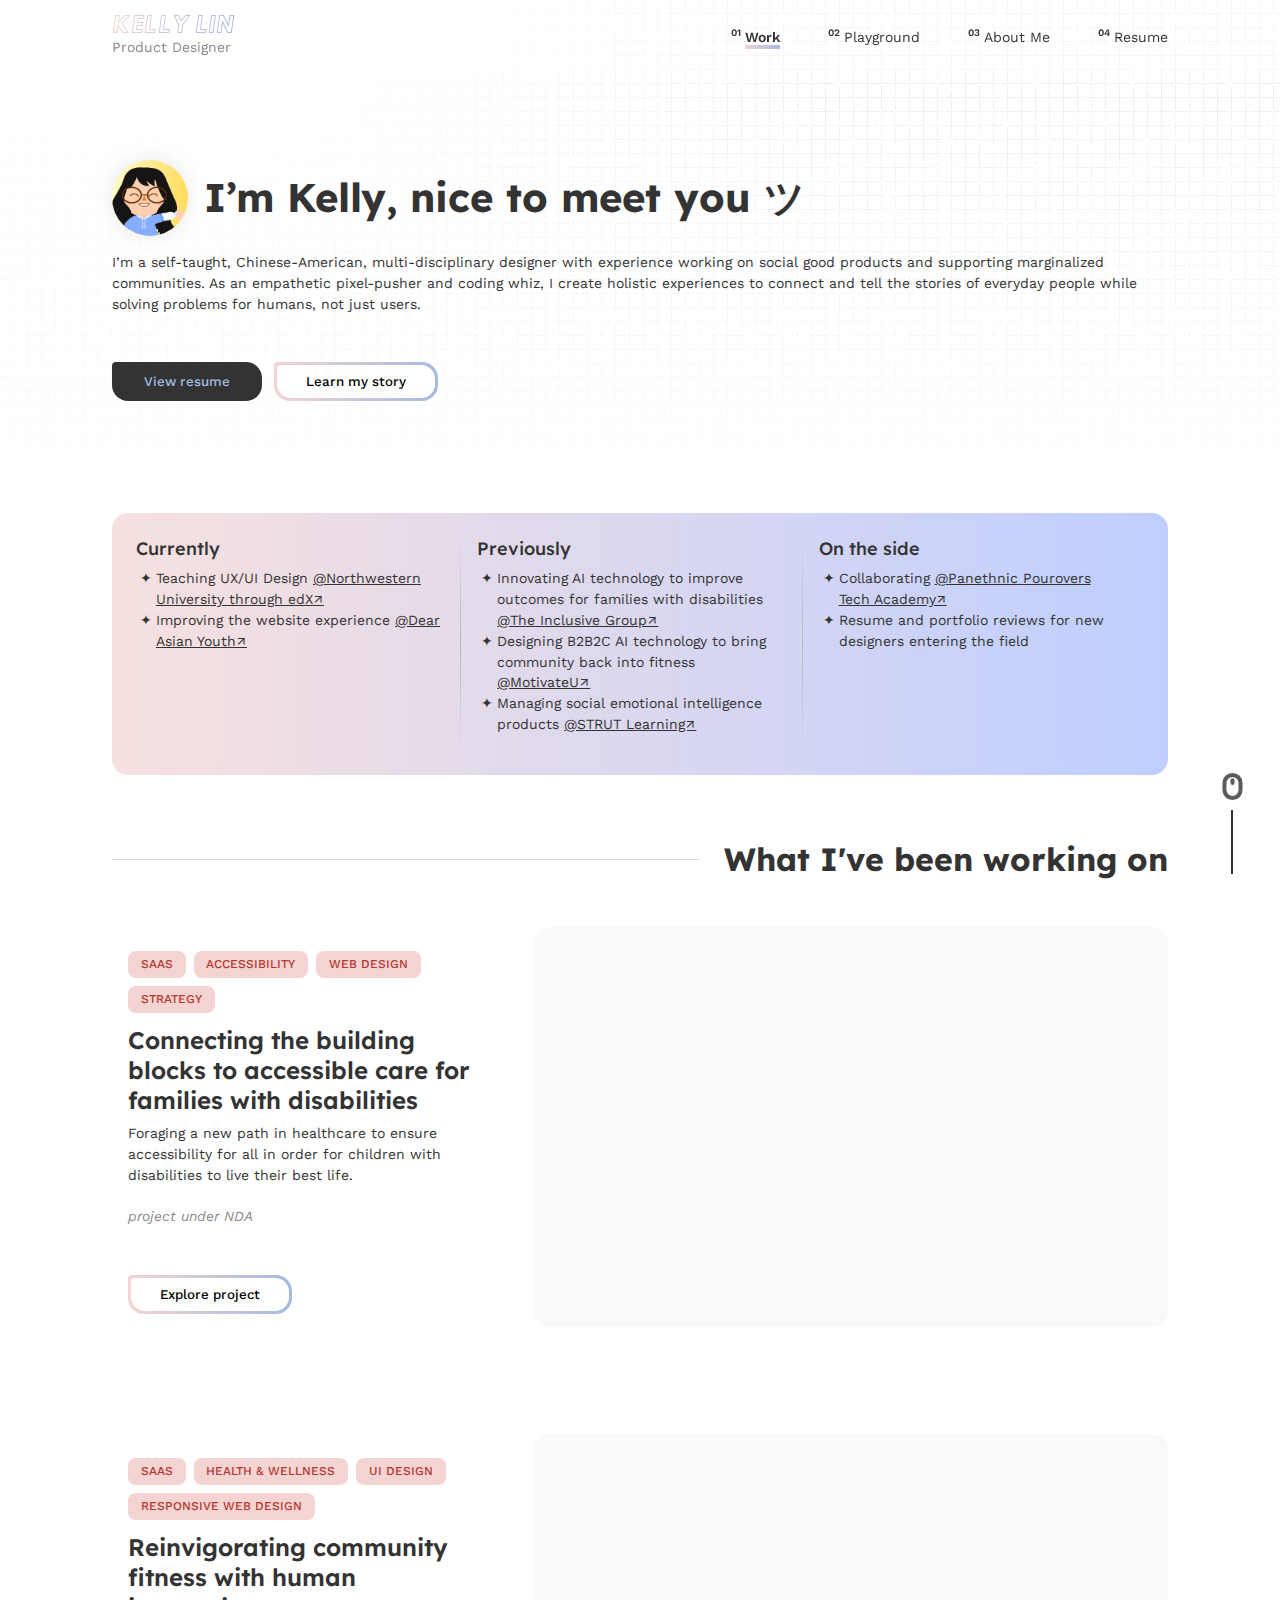
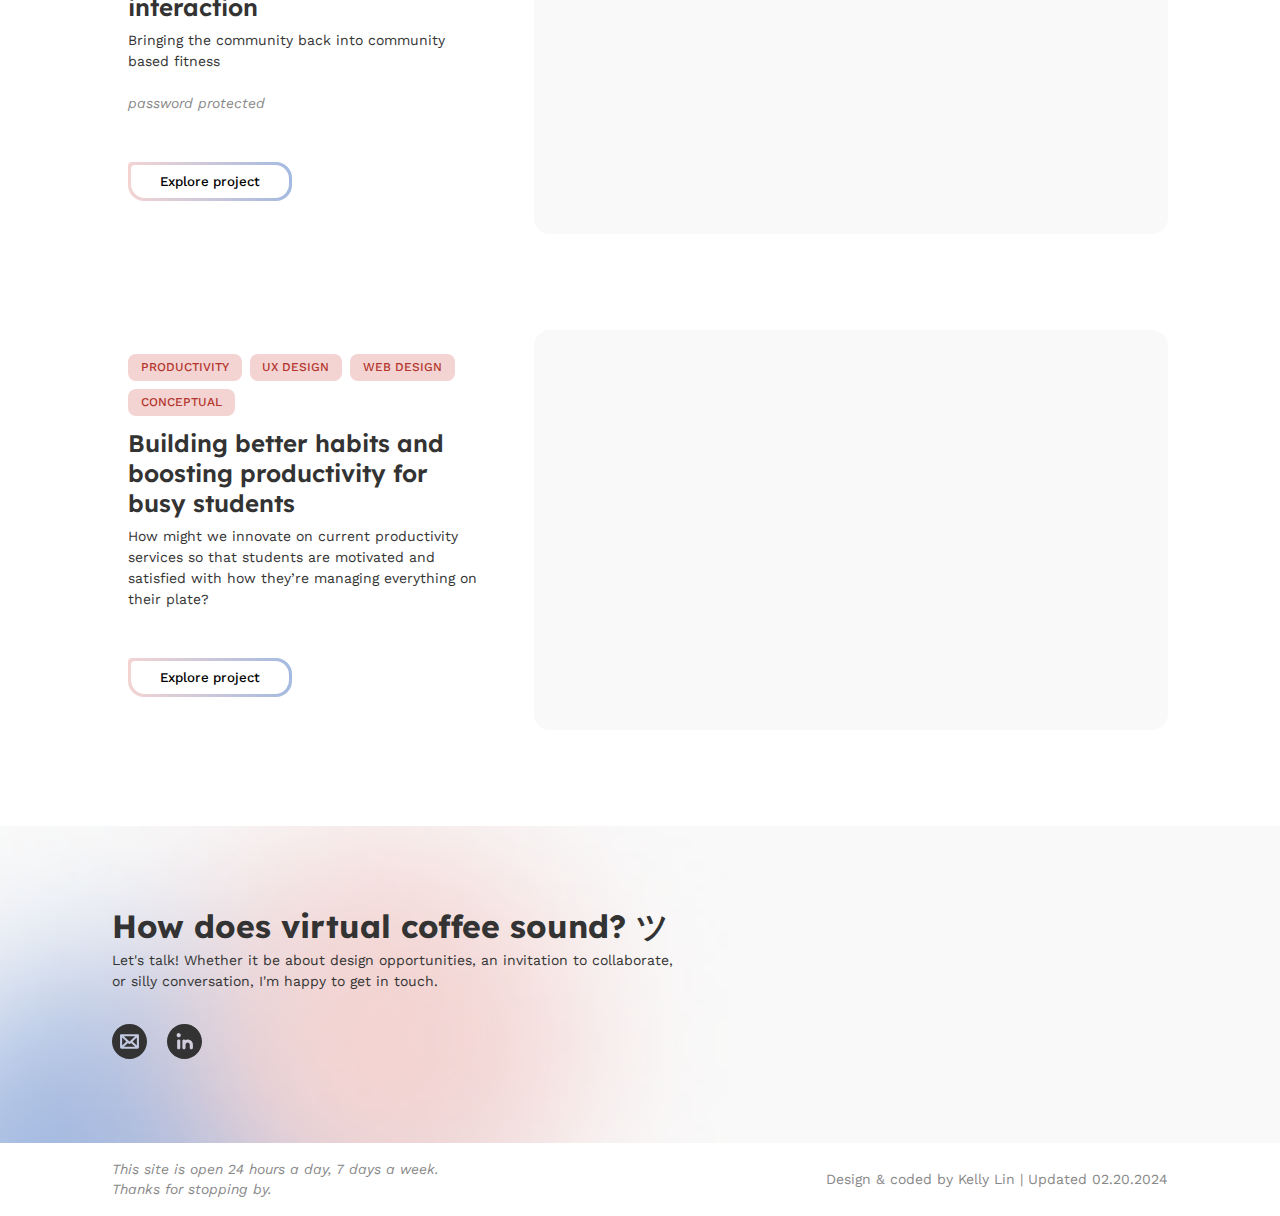
==== commit 47a373b5: "mobile" ====
--- a/index.html
+++ b/index.html
@@ -181,7 +181,7 @@
                 </div>
                 <a href="inclusive.html" class="workImage">
                     <div>
-                        <img src="images/Frame 18388.png">
+                        <!-- <img src="images/Frame 18388.png"> -->
                     </div>
                 </a>
             </article>
@@ -202,7 +202,7 @@
                 </div>
                 <a href="#" class="workImage">
                     <div>
-                        <img src="images/Frame 18388.png">
+                        <!-- <img src="images/Frame 18388.png"> -->
                     </div>
                 </a>
             </article>
@@ -223,8 +223,11 @@
                             Explore project
                         </button></a>
                 </div>
-                <div class="workImage">
-                </div>
+                <a href="#" class="workImage">
+                    <div>
+                        <!-- <img src="images/Frame 18388.png"> -->
+                    </div>
+                </a>
             </article>
         </section>
     </main>
--- a/css/style.css
+++ b/css/style.css
@@ -279,7 +279,7 @@
     padding: 1.5rem 0;
     margin: 0 0 0 2.5rem;
     font-family: 'Work Sans', sans-serif;
-    font-weight: 500;
+    font-weight: 400;
     font-size: 0.875rem;
 }
 
@@ -304,11 +304,15 @@
 #mobileMenu {
     z-index: 10000;
     display: none;
+    text-align: center;
+    margin: 0;
+    padding: 0;
 }
 
 .menuIcon {
     position: relative;
     opacity: 0.9;
+    width: 80%;
 }
 
 .hamburgerMenu {
@@ -364,17 +368,18 @@
 
 .hero {
     display: flex;
-    margin-bottom: 1rem;
+    margin-bottom: 2rem;
     background-image: linear-gradient(to bottom, rgba(255, 255, 255, 0), rgba(255, 255, 255, 0.9) 95%), radial-gradient(51.01% 76.77% at 13.71% 10.06%, #FFF 28.9%, rgba(255, 255, 255, 0.00) 100%),
         url("../images/the\ grid\ aesthetic.png");
     /* background-image: url("../images/the\ grid\ aesthetic.png"); */
     background-repeat: repeat;
-    height: calc(100vh - 4rem);
+    /* height: calc(100vh - 4rem); */
 }
 
 .herocontent {
     margin: 0 7rem;
     margin-top: 10rem;
+    margin-bottom: 5rem;
 }
 
 #heroButtons {
@@ -472,6 +477,10 @@
     grid-area: infoBlock3;
 }
 
+.info4 {
+    grid-area: infoBlock4;
+}
+
 /* https://codepen.io/chriscoyier/pen/XodmyY?editors=1100 */
 .rightBorder {
     border-right: 1px solid #dddddd;
@@ -479,7 +488,7 @@
 }
 
 /* https://css-tricks.com/cool-hover-effects-using-background-properties/ */
-.info a {
+#miniWork a {
     /* text-decoration: underline;
     background-image: linear-gradient(#F3D4D2,#F3D4D2);
     background-size: 0 100%;
@@ -679,7 +688,6 @@
     margin: 0;
 }
 
-#nameTitle h3,
 .work ul,
 .resumeInfo ul {
     margin-top: 0.25rem;
@@ -762,6 +770,10 @@
     margin-bottom: 3rem;
     display: grid;
     grid-template-columns: 1fr 1fr 1fr 1fr;
+    grid-template-areas:
+        "infoBlock1 infoBlock2 infoBlock3 infoBlock4"
+    ;
+    grid-gap: 1.5rem;
 }
 
 .thanks {
@@ -850,11 +862,6 @@
     .rotate {
         transform: rotate(360deg);
         transition: all 1s ease-in-out;
-    }
-
-    .rightBorder {
-        border-bottom: 1px solid #dddddd;
-        border-image: linear-gradient(to right, rgba(184, 184, 184, 0), rgb(184, 184, 184), rgba(184, 184, 184, 0)) 1 10%;
     }
 
     .workGrid {
@@ -877,23 +884,87 @@
     .workImage {
         height: 20rem;
     }
+
+    .aboutContent {
+        grid-template-columns: 1fr;
+        grid-template-areas:  
+            "gif"     
+            "about" 
+        ;
+    }
+
+    .about p {
+        margin-bottom: 2rem;
+    }
+
+    .kellyGif {
+        text-align: center;
+    }
+
+    .kellyGif img {
+        width: 50%;
+        margin: 2rem 4rem 3rem 4rem;
+        padding: 1.25rem 1.25rem 4rem 1.25rem;
+    }
+
+    #resumeMain {
+        margin: 8rem 2rem 2rem 2rem;
+    }
+
+    #resumeHeader button {
+        display: none;
+    }
+
+    .workInfo {
+        flex-direction: column;
+    }
+
+    .resumeContent {
+        grid-template-columns: 1fr;
+        grid-template-areas:
+            "right"
+            "left"
+        ;
+        margin-bottom: 0;
+    }
+
+    article.experience {
+        margin: 0;
+        padding: 0;
+    }
+
+    .flexFooter {
+        flex-direction: column;
+    }
+
+    .flexFooter p:first-of-type {
+        display: none;
+    }
 }
 
 @media only screen and (max-width: 768px) {
     h1 {
-        font-size: 1.75rem !important;
+        font-size: 2rem !important;
     }
 
     h2 {
+        font-size: 1.5rem !important;
+    }
+
+    h3 {
         font-size: 1.25rem !important;
     }
 
-    h3 {
+    h4 {
         font-size: 1rem !important;
     }
 
-    .flexNav {
-        padding: 1rem 2rem;
+    .logohead {
+        padding-left: 2rem;
+    }
+
+    #mobileMenu {
+        margin-right: 2rem;
     }
 
     .herocontent {
@@ -903,7 +974,6 @@
 
     #miniWork {
         grid-template-columns: 1fr;
-        grid-template-rows: 1fr 1fr 1fr;
         grid-template-areas:
             "infoBlock1"
             "infoBlock2"
@@ -912,31 +982,42 @@
         margin: 0 2rem 4rem 2rem;
     }
 
-    #explore {
+    .rightBorder {
+        border-bottom: 1px solid #dddddd;
+        border-image: linear-gradient(to right, rgba(184, 184, 184, 0), rgb(184, 184, 184), rgba(184, 184, 184, 0)) 1 10%;
+    }
+
+    /* #explore {
         display: none;
-    }
-
-    main {
+    } */
+
+    main, #aboutMain {
         margin: 0 2rem;
     }
 
-    /* #miniWork {
-        margin: 2rem 2rem;
-    } */
+    #aboutMain {
+        margin-top: 10rem;
+    }
+
+    .miniOverview {
+        grid-template-columns: 1fr;
+        grid-template-areas:
+            "infoBlock1"
+            "infoBlock2"
+            "infoBlock3"
+            "infoBlock4"
+        ;
+        grid-gap: 1rem;
+    }
 
     .contactInfo {
-        margin: 2rem;
+        margin: 0 2rem;
         max-width: 100%;
         padding: 3rem 0;
     }
 
     footer {
-        margin: 0.5rem 2rem;
-    }
-
-    .flexFooter {
-        flex-direction: column;
-        text-align: center;
+        margin: 1rem 2rem;
     }
 }
 
@@ -944,4 +1025,54 @@
     #logo {
         font-size: 1.25rem !important;
     }
+
+    button {
+        width: 100%;
+        padding: 0;
+    }
+
+    button:first-of-type {
+        margin-bottom: 0.5rem;
+    }
+
+    .introGif {
+        width: 8.75rem;
+        height: 8.75rem;
+        margin: 0 auto;
+        margin-bottom: 1.5rem;
+    }
+    
+    .introGif img {
+        width: 10rem;
+        height: 10rem;
+    }
+
+    #explore {
+        opacity: 0;
+    }
+
+    .hero {
+        margin-bottom: 3rem;
+        height: fit-content;
+    }
+    
+    .workImage {
+        height: 15rem;
+        width: 100%;
+    }
+
+    .workContent {
+        width: 100%;
+        padding: 0;
+    }
+
+    #aboutMain {
+        margin-top: 8rem;
+    }
+
+    .kellyGif img {
+        width: 75%;
+        margin: 1rem 2rem 4rem 2rem;
+        padding: 1rem 1rem 2.5rem 1rem;
+    }
 }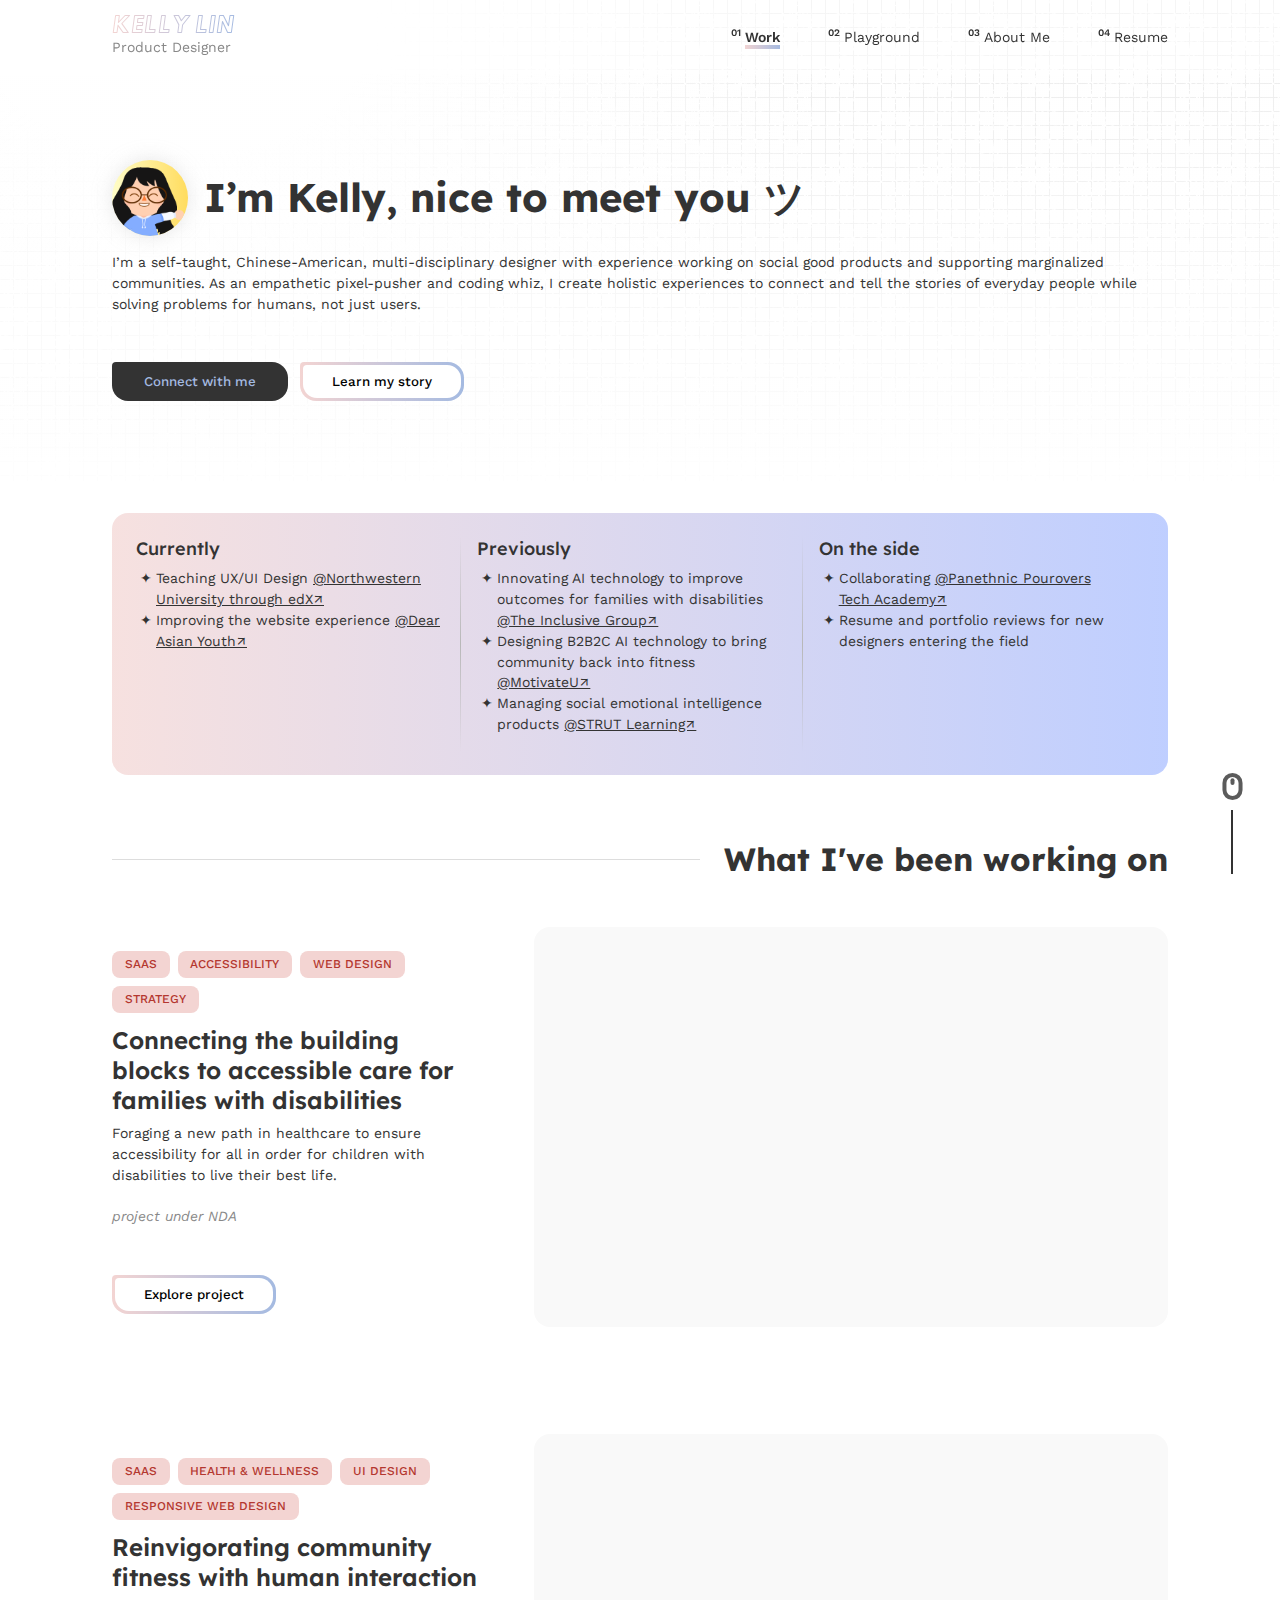
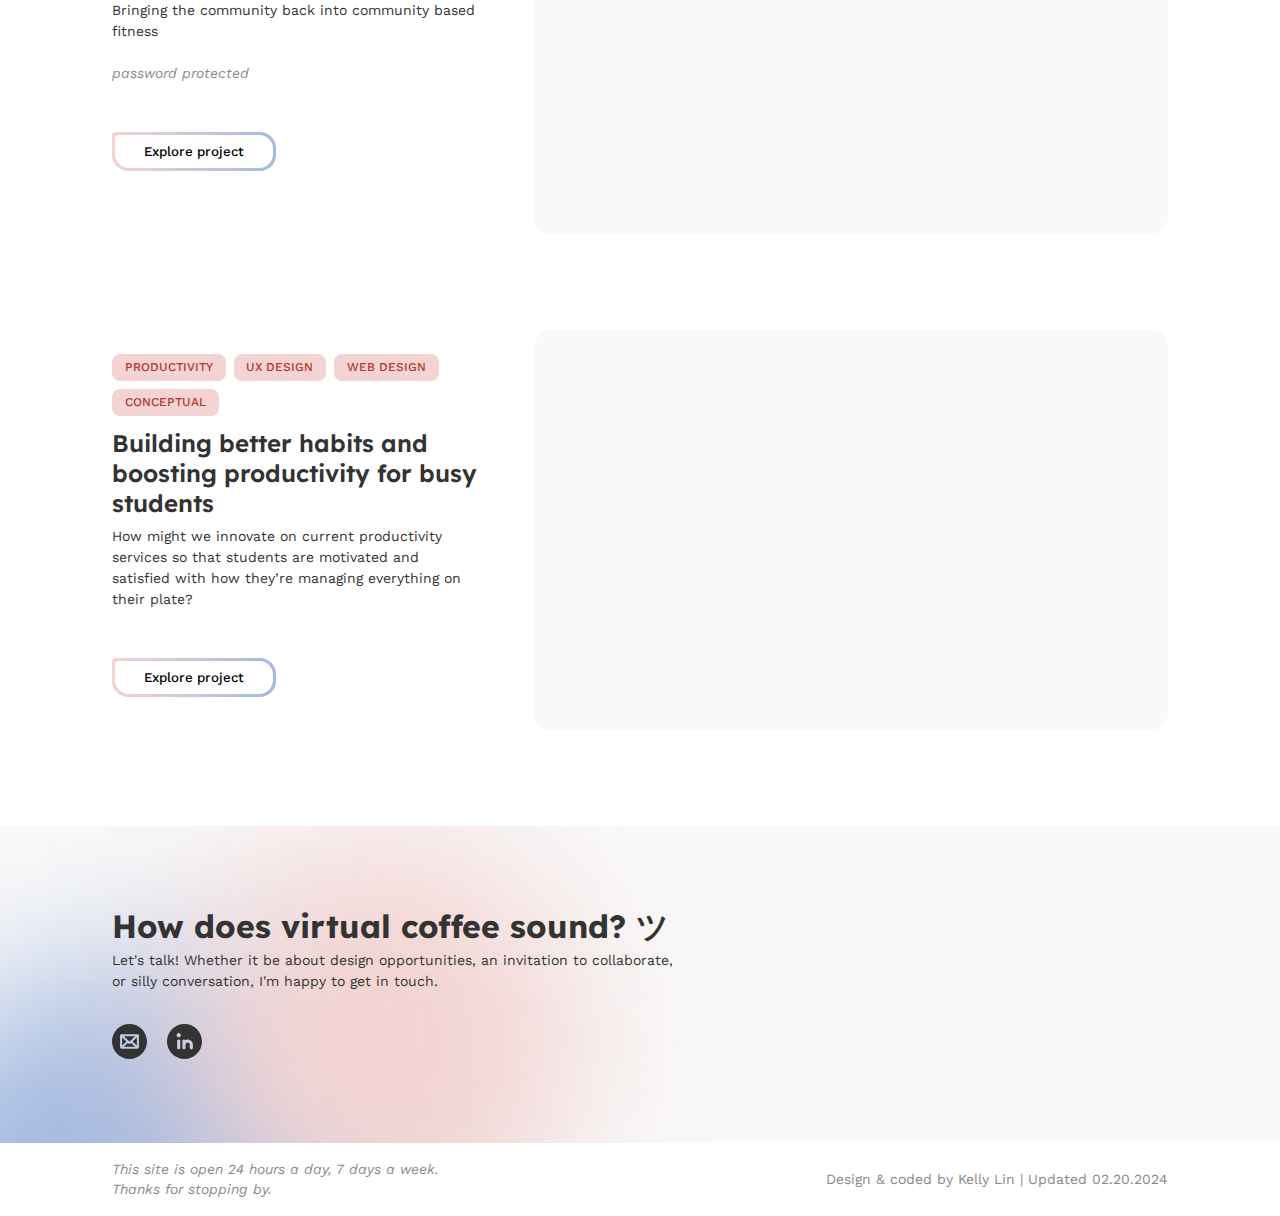
==== commit c8134df9: "mobile responsiveness" ====
--- a/index.html
+++ b/index.html
@@ -18,7 +18,7 @@
 
     <!-- My CSS -->
     <link rel="stylesheet" href="css/style.css">
-    <title>Work | Kelly Lin Design Portfolio</title>
+    <title>Work | Kelly Lin Design</title>
     <meta name="viewport" content="width=device-width, initial-scale=1.0">
     <!-- 
     <link rel="stylesheet" href="//code.jquery.com/ui/1.13.2/themes/base/jquery-ui.css">
@@ -76,7 +76,6 @@
                 <a href="resume.html" class="navlink"><sup class="navlinkvalue">04</sup><span>Resume</span></a>
             </div>
         </div>
-
     </header>
 
     <!-- <div id="containment-wrapper">
@@ -101,9 +100,9 @@
                 pixel-pusher and coding whiz, I create holistic experiences to connect and tell the stories of everyday
                 people while solving problems for humans, not just users.</p>
             <div id="heroButtons">
-                <a href="#">
+                <a href="https://www.linkedin.com/in/klin18/" target="_blank">
                     <button class="primary button">
-                        View resume
+                        Connect with me
                     </button>
                 </a>
                 <a href="aboutme.html">
@@ -120,7 +119,6 @@
         </div>
     </section>
 
-    </canvas>
     <section id="miniWork">
         <div class="info1 rightBorder">
             <h4>Currently</h4>
--- a/css/style.css
+++ b/css/style.css
@@ -525,7 +525,7 @@
 
 .workContent {
     grid-area: wcontent;
-    padding: 1.5rem 3.5rem 1.5rem 1rem;
+    padding: 1.5rem 3.5rem 1.5rem 0;
 }
 
 .pill {
@@ -887,9 +887,9 @@
 
     .aboutContent {
         grid-template-columns: 1fr;
-        grid-template-areas:  
-            "gif"     
-            "about" 
+        grid-template-areas:
+            "gif"
+            "about"
         ;
     }
 
@@ -991,12 +991,30 @@
         display: none;
     } */
 
-    main, #aboutMain {
+    main,
+    #aboutMain {
         margin: 0 2rem;
     }
 
     #aboutMain {
         margin-top: 10rem;
+    }
+
+    .introduction {
+        margin: 8rem 2rem 2rem 2rem;
+    }
+
+    .overview .flexHead {
+        margin-bottom: 1.5rem;
+    }
+
+    .details {
+        grid-template-columns: 1fr;
+        grid-gap: 2rem;
+    }
+
+    .overview {
+        margin: 2rem;
     }
 
     .miniOverview {
@@ -1010,6 +1028,14 @@
         grid-gap: 1rem;
     }
 
+    .thanks {
+        margin: 2rem;
+    }
+
+    .prjs {
+        grid-template-columns: 1fr;
+    }
+
     .contactInfo {
         margin: 0 2rem;
         max-width: 100%;
@@ -1041,7 +1067,7 @@
         margin: 0 auto;
         margin-bottom: 1.5rem;
     }
-    
+
     .introGif img {
         width: 10rem;
         height: 10rem;
@@ -1055,7 +1081,7 @@
         margin-bottom: 3rem;
         height: fit-content;
     }
-    
+
     .workImage {
         height: 15rem;
         width: 100%;
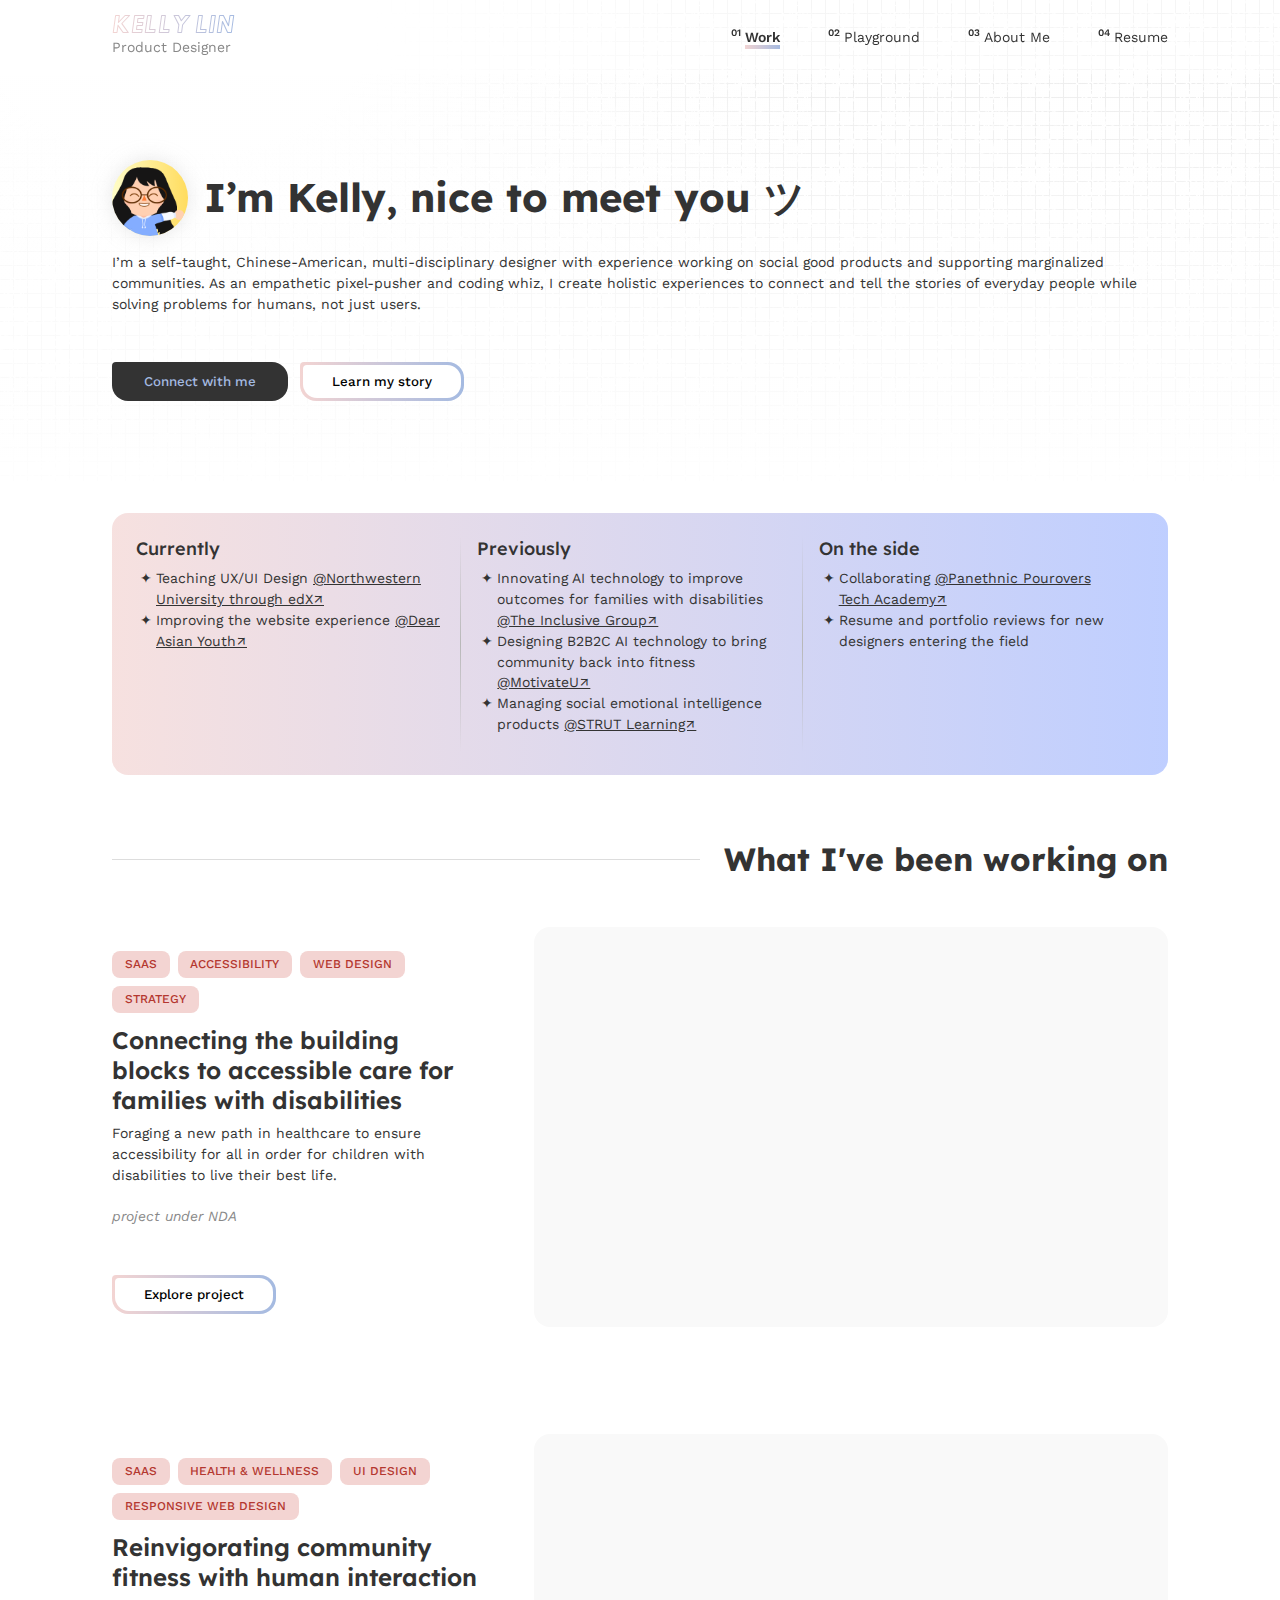
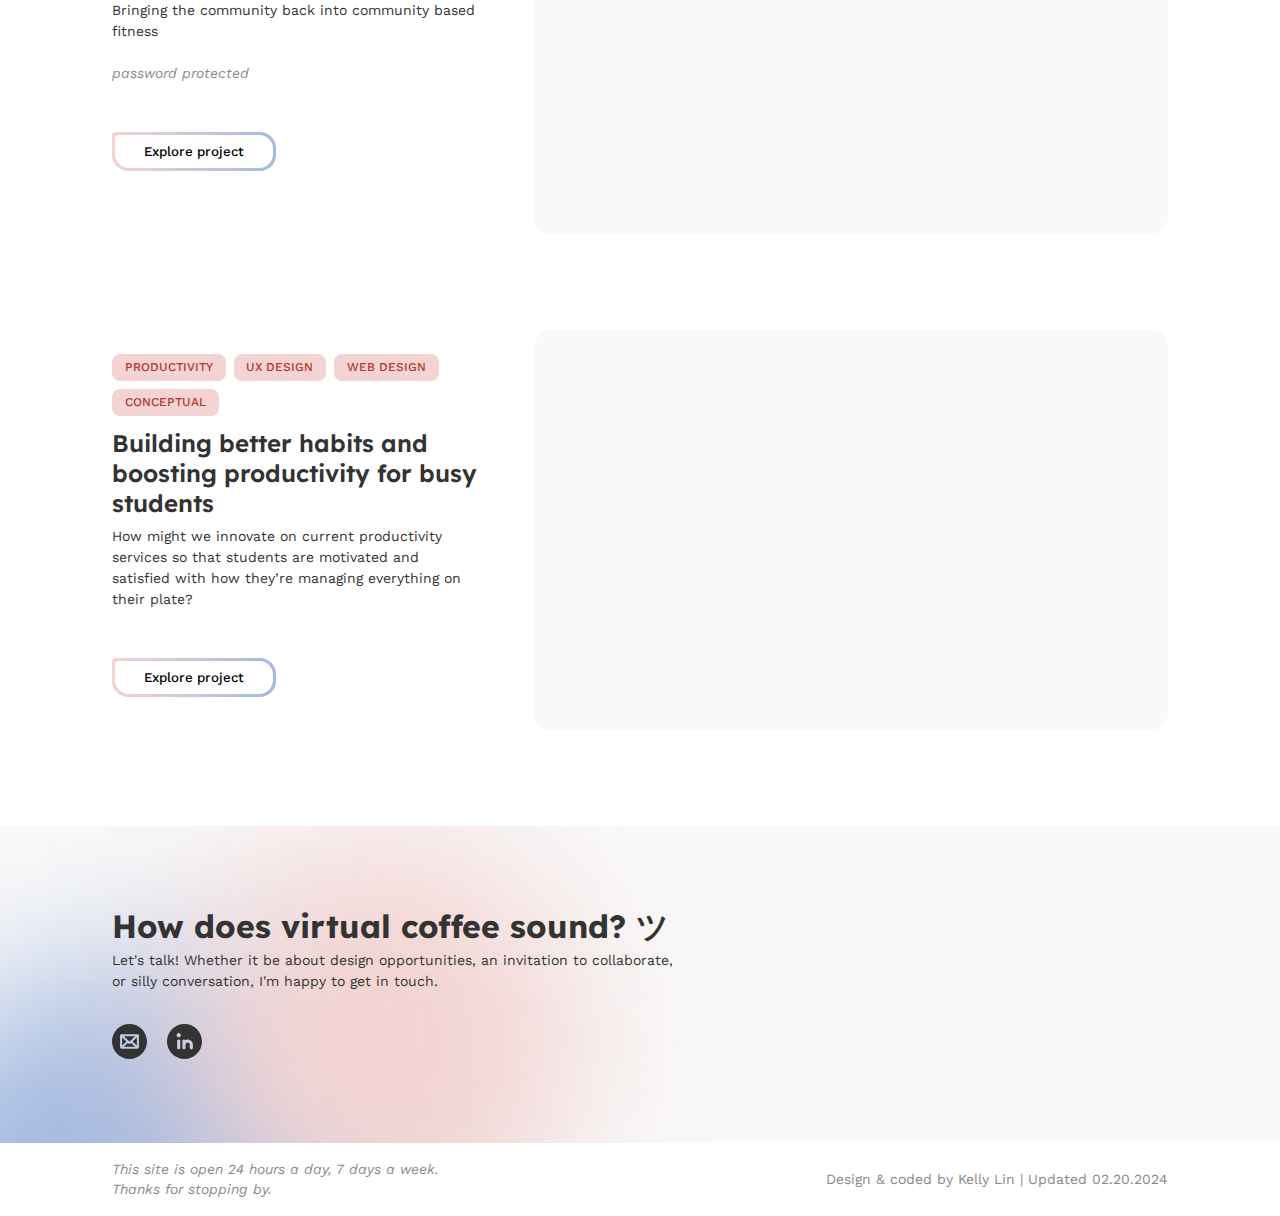
==== commit 74bca452: "added project 2" ====
--- a/index.html
+++ b/index.html
@@ -113,10 +113,10 @@
             </div>
         </div>
 
-        <div id="explore">
+        <!-- <div id="explore">
             <img src="images/mouse-wireless.svg">
             <span class="hscroll-line"></span>
-        </div>
+        </div> -->
     </section>
 
     <section id="miniWork">
@@ -173,7 +173,7 @@
                     <p class="desc">Foraging a new path in healthcare to ensure accessibility for all in order for
                         children with disabilities to live their best life.<br><br><em class="gray">project under
                             NDA</em></p>
-                    <a href="inclusive.html" target="_blank"><button class="secondary button">
+                    <a href="inclusive.html"><button class="secondary button">
                             Explore project
                         </button></a>
                 </div>
@@ -194,11 +194,11 @@
                     <h3 class="pHead">Reinvigorating community fitness with human interaction</h3>
                     <p class="desc">Bringing the community back into community based fitness<br><br><em
                             class="gray">password protected</em></p>
-                    <a href="#" target="_blank"><button class="secondary button">
+                    <a href="motivateu.html"><button class="secondary button">
                             Explore project
                         </button></a>
                 </div>
-                <a href="#" class="workImage">
+                <a href="motivateu.html" class="workImage">
                     <div>
                         <!-- <img src="images/Frame 18388.png"> -->
                     </div>
--- a/css/style.css
+++ b/css/style.css
@@ -776,6 +776,10 @@
     grid-gap: 1.5rem;
 }
 
+.miniOverview h4 {
+    margin-bottom: 0.5rem;
+}
+
 .thanks {
     margin: 0 7rem;
 }
@@ -787,6 +791,71 @@
     margin-bottom: 5rem;
 }
 
+.prjFlexHead {
+    /* display: grid;
+    grid-template-columns: 40% 60%;
+    margin-bottom: 1.5rem;
+    column-gap: 1.5rem; */
+    display: flex;
+    justify-content: space-around;
+    margin-bottom: 1.5rem;
+    column-gap: 1.5rem;
+}
+
+.prjFlexHead h3 {
+    max-width: 26rem;
+}
+
+.prjFlexHead .line {
+    margin-top: 0.875rem;
+}
+
+.section2, .section3, .section4, .section5, .section6, .section7, .section8 {
+    margin: 0 7rem;
+    margin-bottom: 5rem;
+}
+
+.prjContent {
+    max-width: 31.25rem;
+}
+
+.textBanner {
+    background-color: #A4BAE1;
+    padding: 5rem 7rem;
+    margin-bottom: 3rem;
+}
+
+.insight {
+    display: grid;
+    grid-template-columns: 10% 90%;
+    column-gap: 1rem;
+    grid-template-areas:
+        "num insight"
+        "num desc"
+    ;
+    margin-bottom: 1rem;
+}
+
+.insightNumber {
+    border-radius: 50%;
+    width: 3rem;
+    height: 3rem;
+    display: flex;
+    justify-content: center;
+    align-items: center;
+    background-color: #F3D4D2;
+    grid-area: num;
+}
+
+.insight h4 {
+    grid-area: insight;
+    margin-bottom: 0.25rem;
+}
+
+.insight p {
+    grid-area: desc;
+}
+
 .prjs p {
     margin-top: 0.75rem;
     margin-left: 0.5rem;
@@ -798,6 +867,34 @@
 
 .smallProj .workImage {
     height: 20rem;
+}
+
+#muDetails {
+    /* display: grid;
+    flex-direction: column; */
+    grid-template-columns: 1fr 1fr;
+    grid-gap: 1.5rem;
+    grid-template-areas:
+        "bg img"
+        "goals img"
+    ;
+}
+
+.background {
+    grid-area: bg;
+}
+
+.goals {
+    grid-area: goals;
+}
+
+.overviewImg {
+    grid-area: img;
+    text-align: center;
+}
+
+.overviewImg img {
+    width: 90%;
 }
 
 /* ------------------------------ */
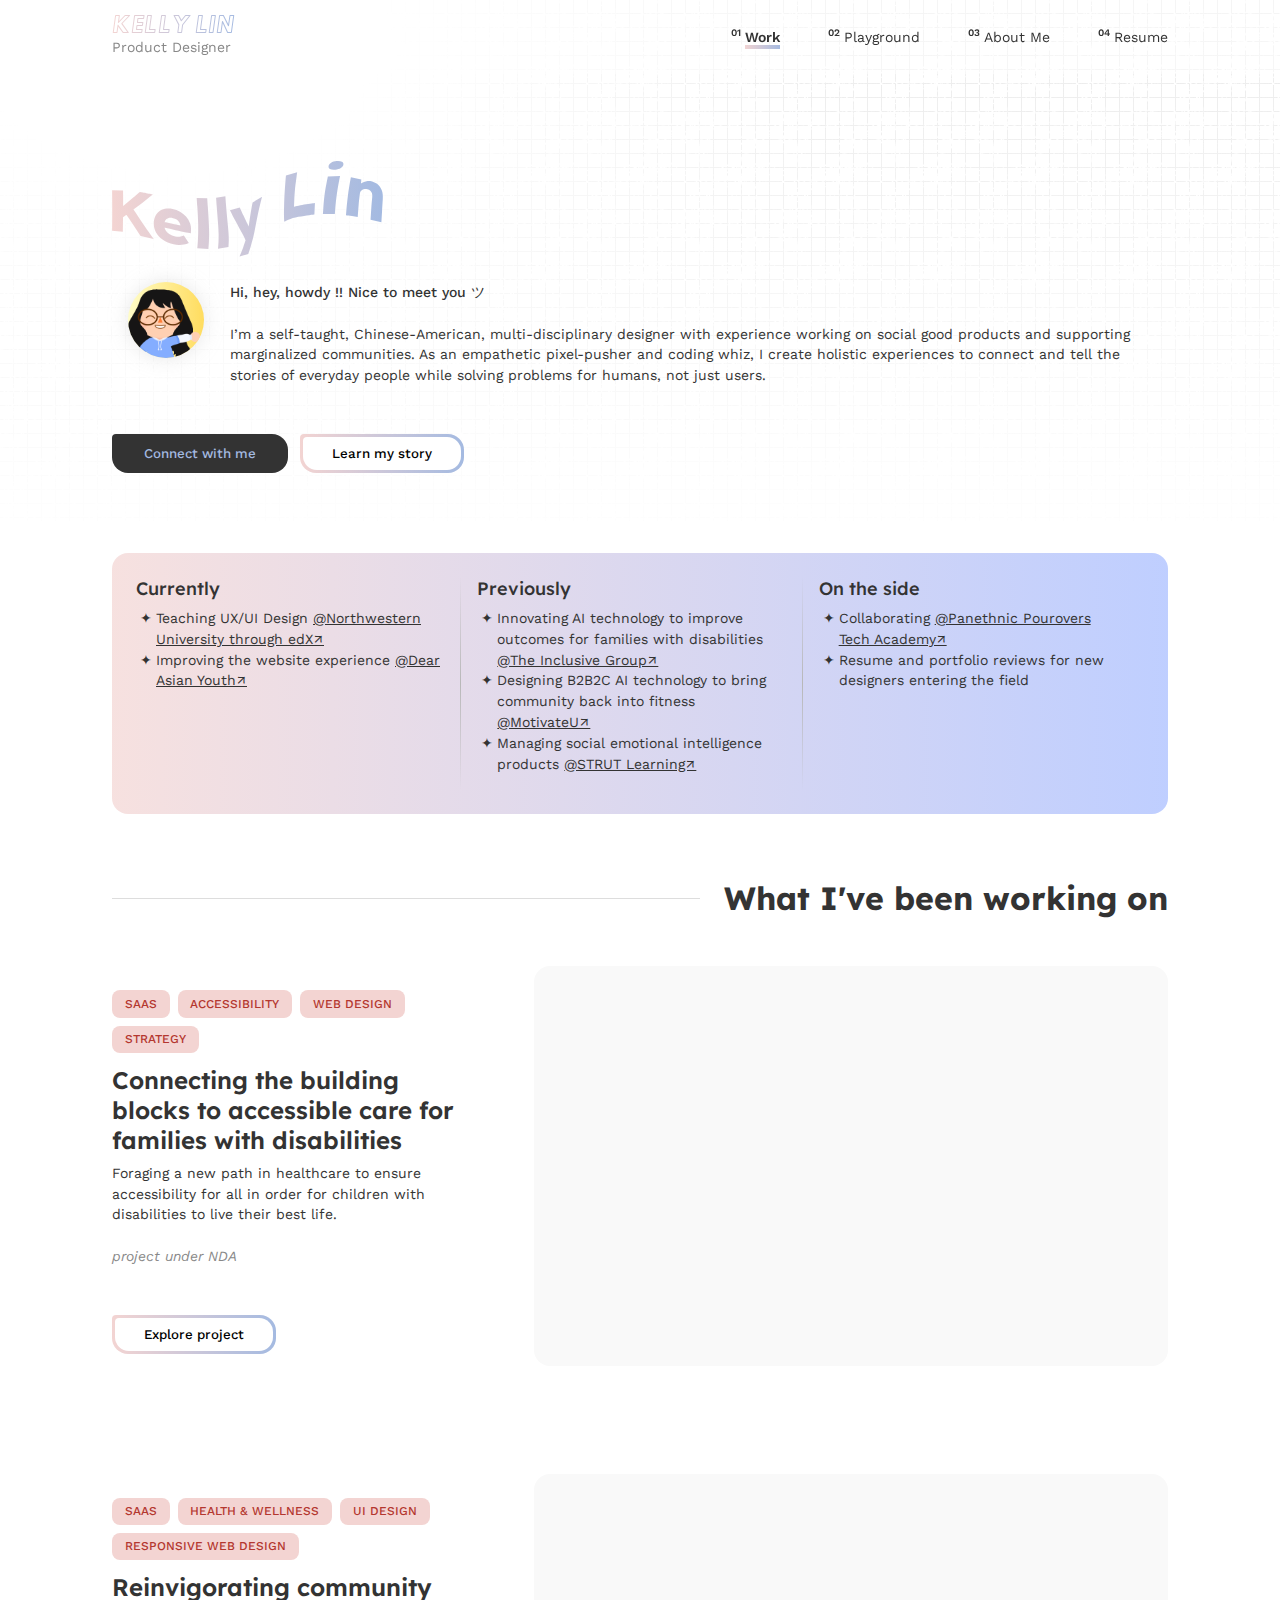
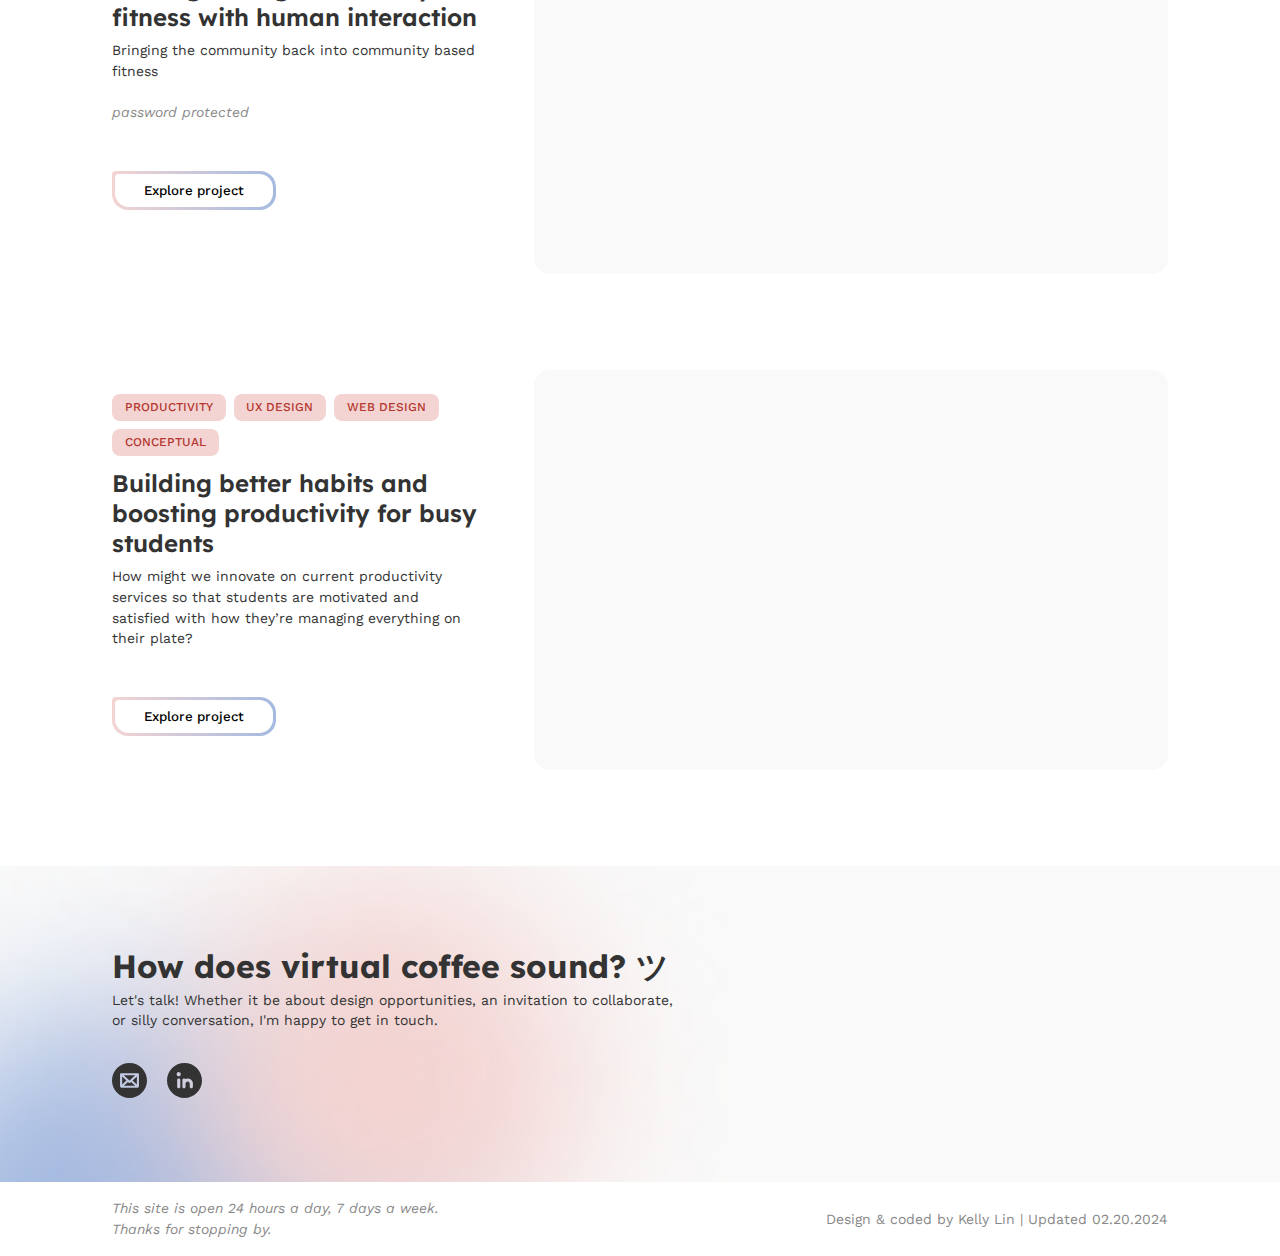
==== commit 2e73e30d: "hero section edits" ====
--- a/index.html
+++ b/index.html
@@ -88,17 +88,23 @@
     <section class="hero">
         <div class="herocontent">
             <div class="intro">
+                <img src="images/kelly lin vector.svg">
+                <!-- <h1>I’m Kelly, nice to meet you ツ</h1> -->
+                <!-- <span><img src="images/arrow-cursor-2.svg" alt="arrow pointing northeast" class="introArrow"></span> -->
+            </div>
+            <!-- <span><img class="squiggle" src="images/pen-draw.svg"></span> -->
+            <div class="introText">
                 <div class="introGif">
                     <img src="images/introGif.gif">
                 </div>
-                <h1>I’m Kelly, nice to meet you ツ</h1>
-                <!-- <span><img src="images/arrow-cursor-2.svg" alt="arrow pointing northeast" class="introArrow"></span> -->
-            </div>
-            <!-- <span><img class="squiggle" src="images/pen-draw.svg"></span> -->
-            <p>I’m a self-taught, Chinese-American, multi-disciplinary designer with
-                experience working on social good products and supporting marginalized communities. As an empathetic
-                pixel-pusher and coding whiz, I create holistic experiences to connect and tell the stories of everyday
-                people while solving problems for humans, not just users.</p>
+                <!-- <p class="lg">Hi, hey, howdy !!<br>Nice to meet you ツ</p> -->
+                <p><span class="lg">Hi, hey, howdy !! Nice to meet you ツ</span><br><br>I’m a self-taught, Chinese-American, multi-disciplinary
+                    designer with
+                    experience working on social good products and supporting marginalized communities. As an empathetic
+                    pixel-pusher and coding whiz, I create holistic experiences to connect and tell the stories of
+                    everyday
+                    people while solving problems for humans, not just users.</p>
+            </div>
             <div id="heroButtons">
                 <a href="https://www.linkedin.com/in/klin18/" target="_blank">
                     <button class="primary button">
--- a/css/style.css
+++ b/css/style.css
@@ -178,6 +178,10 @@
     font-size: 0.75rem !important;
     font-weight: 500 !important;
     text-transform: uppercase;
+}
+
+.lg {
+    font-weight: 500;
 }
 
 .button {
@@ -343,21 +347,20 @@
     margin-bottom: 3rem;
 }
 
-.intro {
-    display: flex;
-    align-items: center;
-    flex-wrap: wrap;
-    margin-bottom: 1rem;
+.introText {
+    display: grid;
+    grid-template-columns: 10% 90%;
+    padding: 1rem;
 }
 
 .introGif {
     border-radius: 50%;
     background-image: linear-gradient(to right, #FFFDC8, #FFDC5E);
-    margin-right: 1rem;
     width: 4.75rem;
     height: 4.75rem;
     overflow: hidden;
     filter: drop-shadow(0px 0px 10px rgba(177, 177, 177, 0.3));
+    margin-right: 1.5rem;
 }
 
 .introGif img {
@@ -379,11 +382,11 @@
 .herocontent {
     margin: 0 7rem;
     margin-top: 10rem;
-    margin-bottom: 5rem;
+    margin-bottom: 3rem;
 }
 
 #heroButtons {
-    margin-top: 3rem;
+    margin-top: 2rem;
 }
 
 #explore {
